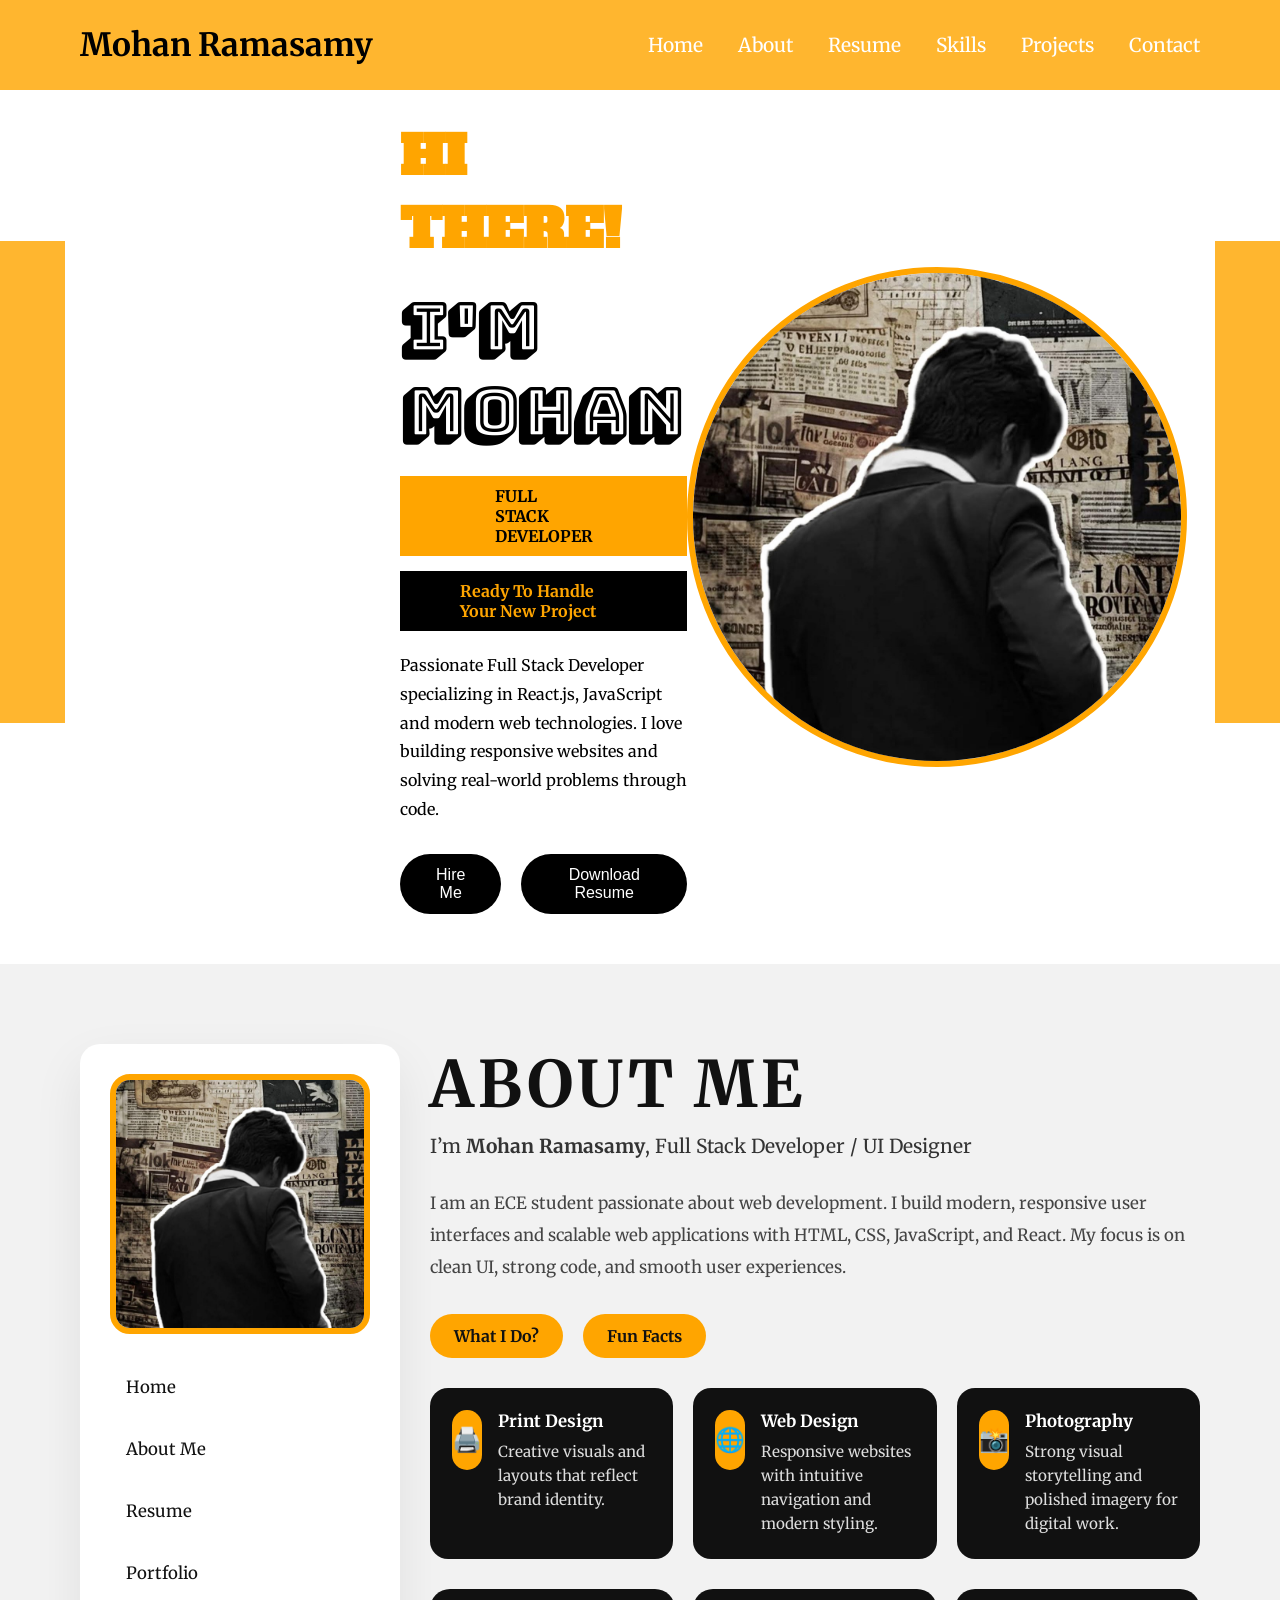
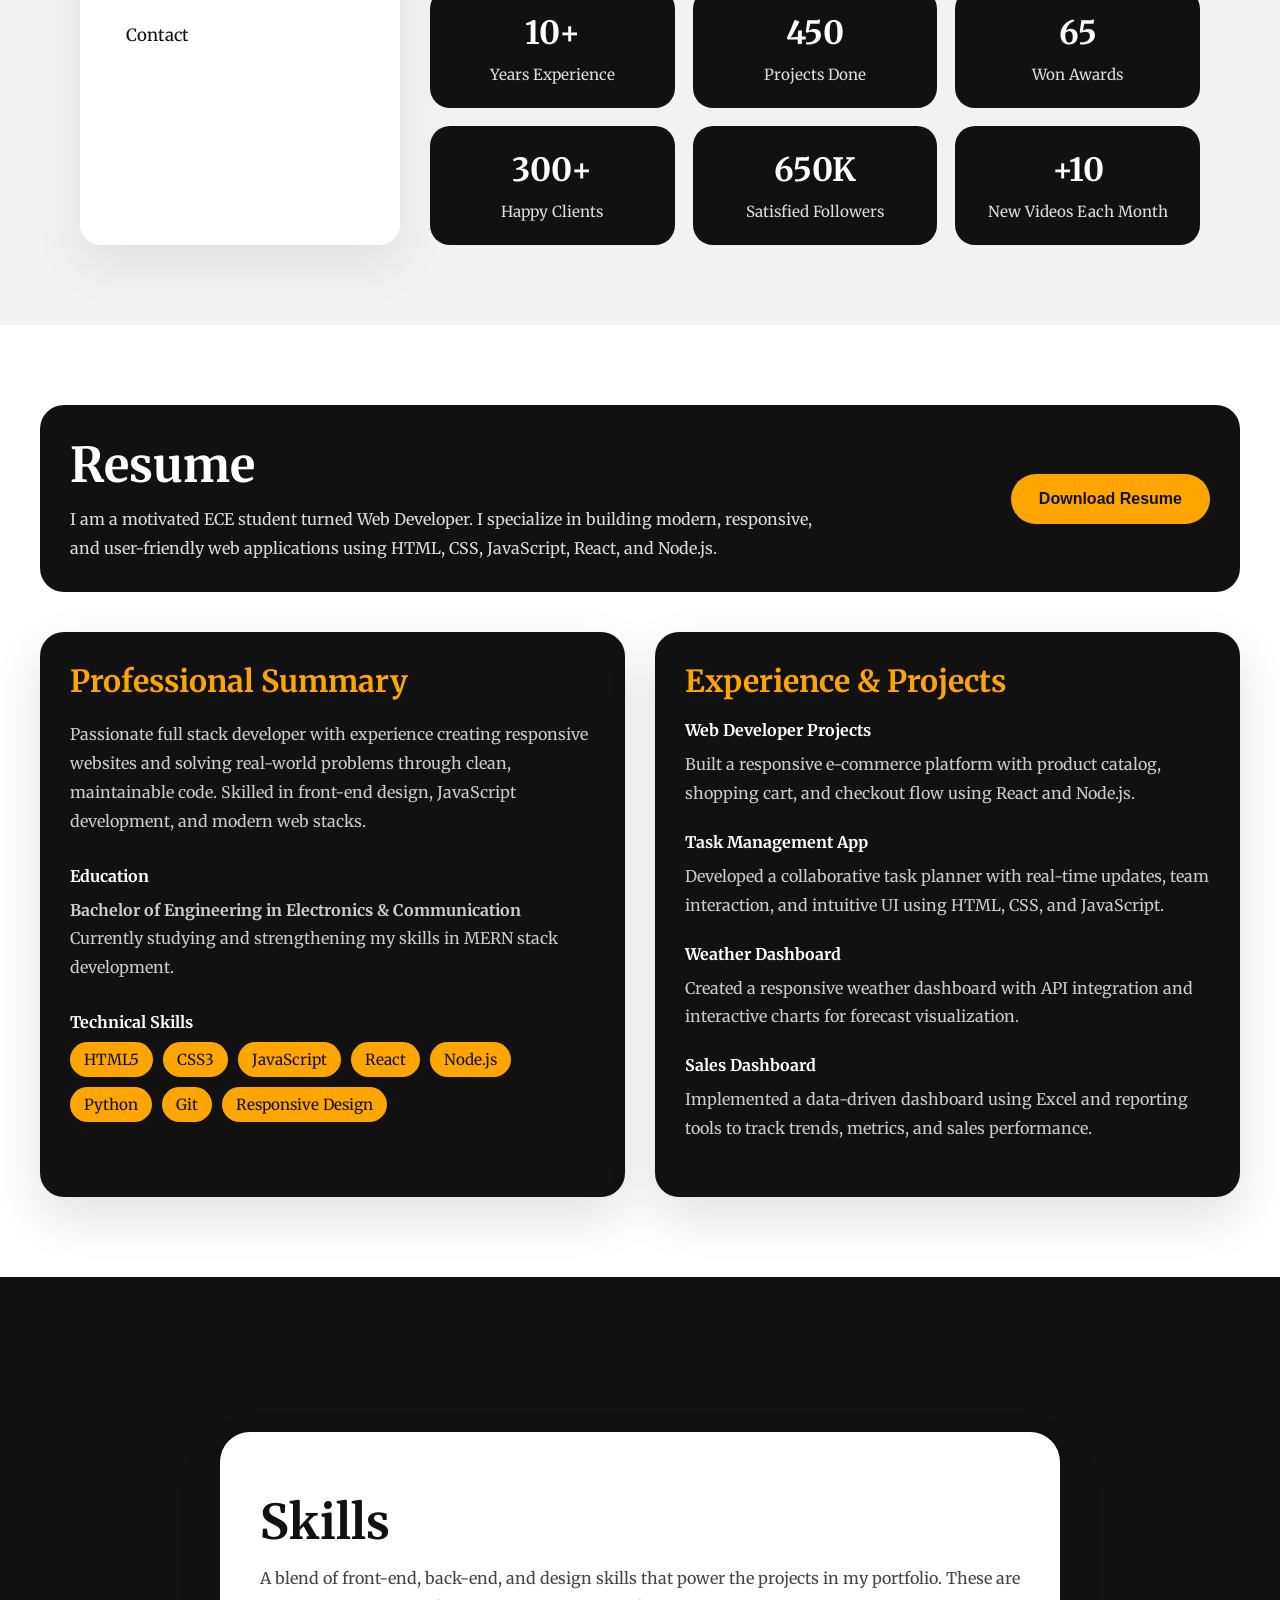
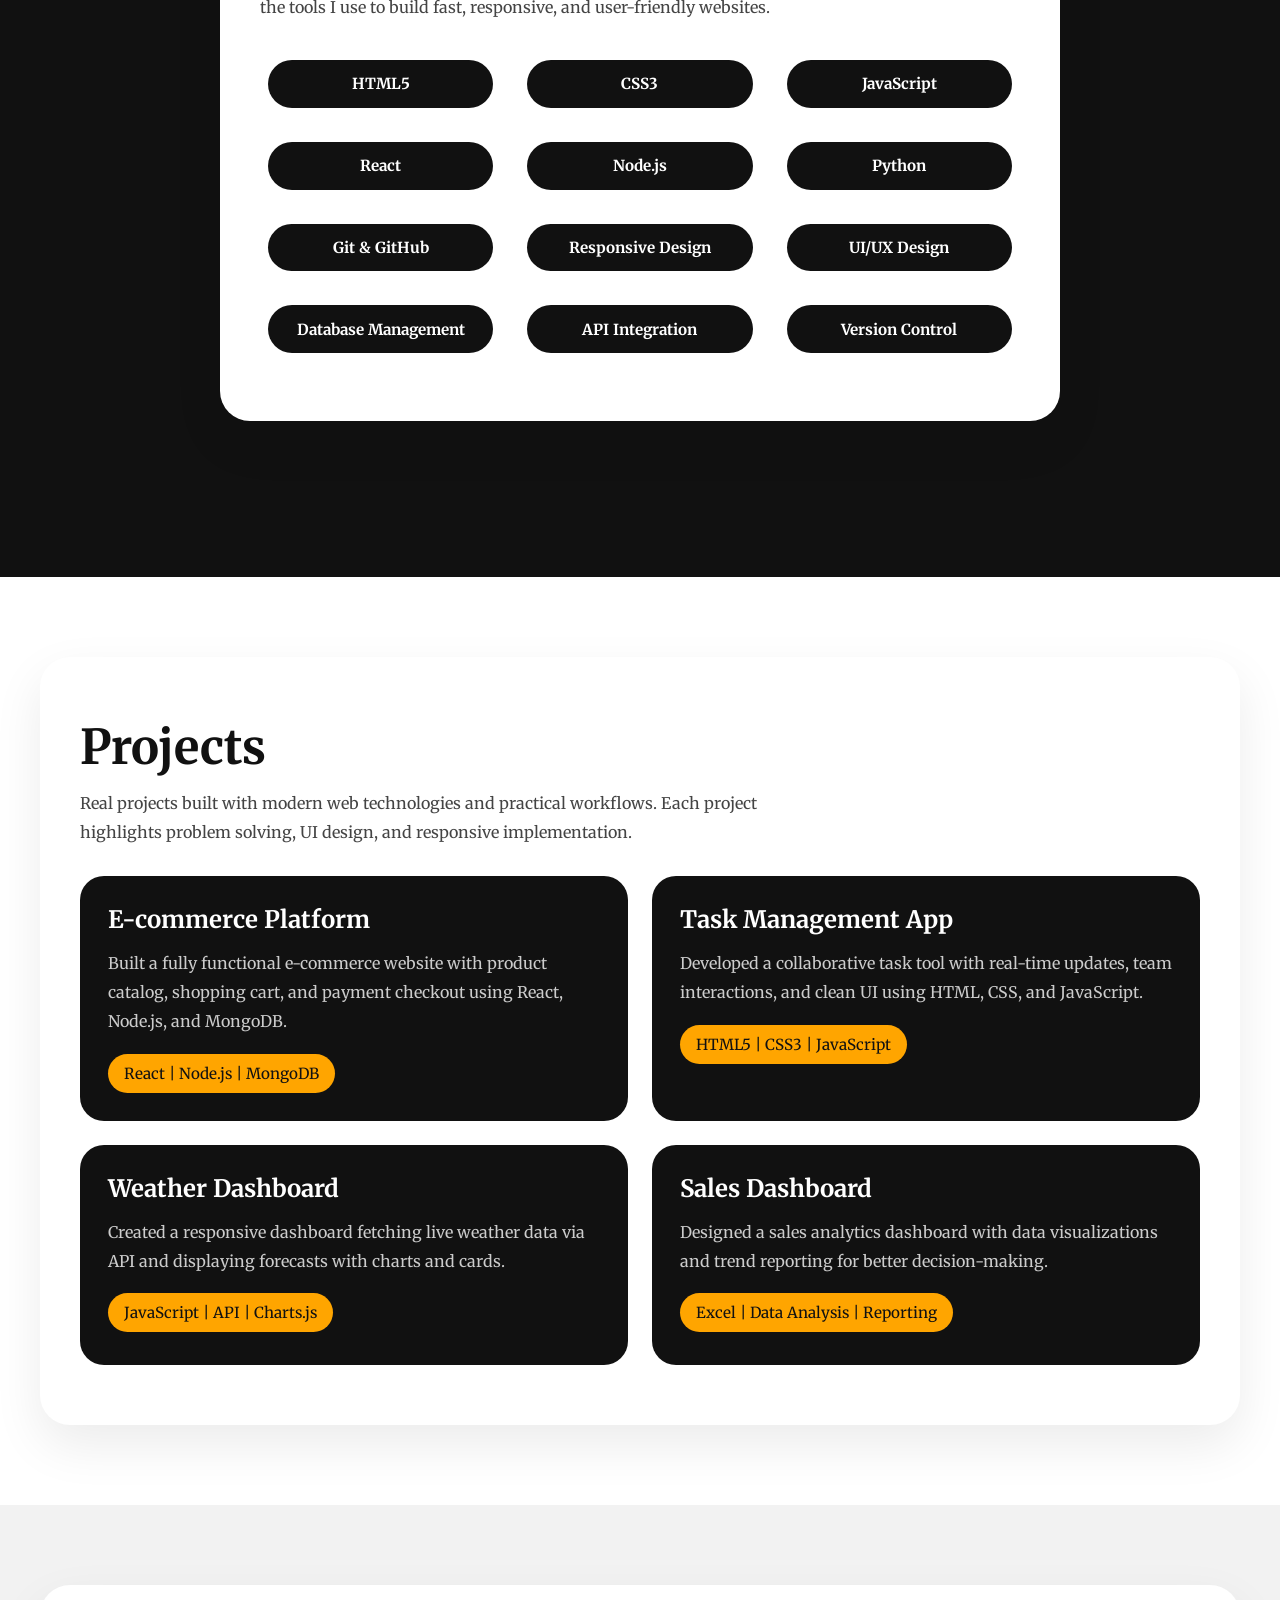
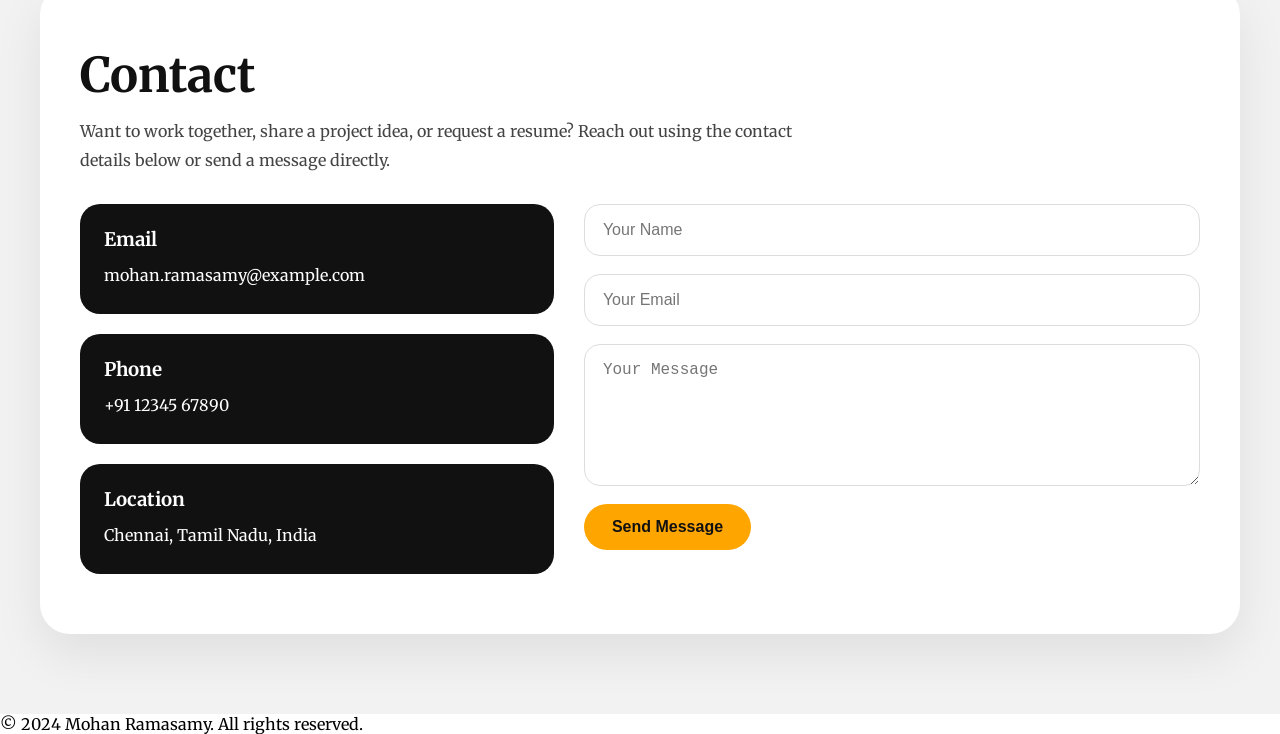
==== index.html @ 71716681 "updated about content tag line" ====
<!doctype html>
<html lang="en">
  <head>
    <meta charset="UTF-8" />
    <meta name="viewport" content="width=device-width, initial-scale=1.0" />
    <title>Mohan Ramasamy</title>
    <link rel="icon" href="./images/Mohan linkedin profile.jpeg" />
    <link rel="stylesheet" href="style.css" />

    <link rel="preconnect" href="https://fonts.googleapis.com" />
    <link rel="preconnect" href="https://fonts.gstatic.com" crossorigin />

    <link
      href="https://fonts.googleapis.com/css2?family=Alfa+Slab+One&family=Changa+One:ital@0;1&family=Pliant:ital,wght@0,100..900;1,100..900&display=swap"
      rel="stylesheet"
    />

    <link
      href="https://fonts.googleapis.com/css2?family=Alfa+Slab+One&family=Bungee+Shade&family=Changa+One:ital@0;1&family=Pliant:ital,wght@0,100..900;1,100..900&display=swap"
      rel="stylesheet"
    />

    <link
      href="https://fonts.googleapis.com/css2?family=Alfa+Slab+One&family=Bungee+Shade&family=Changa+One:ital@0;1&family=Merriweather:ital,opsz,wght@0,18..144,300..900;1,18..144,300..900&family=Pliant:ital,wght@0,100..900;1,100..900&display=swap"
      rel="stylesheet"
    />
  </head>
  <body>
    <header>
      <nav>
        <h1 class="name-bar">Mohan Ramasamy</h1>
        <ul class="home-bar">
          <li><a href="#home">Home</a></li>
          <li><a href="#about">About</a></li>
          <li><a href="#resume">Resume</a></li>
          <li><a href="#skills">Skills</a></li>
          <li><a href="#projects">Projects</a></li>
          <li><a href="#contact">Contact</a></li>
        </ul>
      </nav>
    </header>
    <section id="home">
      <div class="sidebar1"></div>
      <div class="container">
        <div class="div-left">
          <div class="hi">
            <h2>HI THERE!</h2>
          </div>
          <div class="name">
            <h1>
              <span>I'm</span>
              <span>Mohan</span>
            </h1>
          </div>
          <div class="role">
            <h4>FULL STACK DEVELOPER</h4>
          </div>
          <div class="ready">
            <h4>Ready To Handle Your New Project</h4>
          </div>
          <div class="description">
            <p>
              Passionate Full Stack Developer specializing in React.js,
              JavaScript and modern web technologies. I love building responsive
              websites and solving real-world problems through code.
            </p>
          </div>
          <div class="buttons">
            <button class="hire-button">Hire Me</button>
            <button class="resume-button">Download Resume</button>
          </div>
        </div>
        <div class="div-right">
          <div class="image">
            <img src="./images/Phone Wallpaper.jpg" alt="Mohan Ramasamy" />
          </div>
        </div>
      </div>
      <div class="sidebar2"></div>
    </section>
    <section id="about">
      <div class="about-panel">
        <div class="about-sidebar">
          <div class="about-photo">
            <img src="./images/Phone Wallpaper.jpg" alt="Mohan Ramasamy" />
          </div>
          <div class="about-menu">
            <!-- <span class"about-menu-label">HOME</span> -->
            <a href="#home">Home</a>
            <a href="#about">About Me</a>
            <a href="#resume">Resume</a>
            <a href="#projects">Portfolio</a>
            <a href="#contact">Contact</a>
          </div>
        </div>
        <div class="about-content">
          <div class="about-heading">
            <h2>ABOUT ME</h2>
            <p class="about-subtitle">
              I’m <strong>Mohan Ramasamy</strong>, Full Stack Developer /
              UI Designer
            </p>
          </div>
          <p class="about-description">
            I am an ECE student passionate about web development. I build
            modern, responsive user interfaces and scalable web applications
            with HTML, CSS, JavaScript, and React. My focus is on clean UI,
            strong code, and smooth user experiences.
          </p>
          <div class="about-highlights">
            <div class="highlight-pill">What I Do?</div>
            <div class="highlight-pill">Fun Facts</div>
          </div>
          <div class="about-services">
            <div class="service-card">
              <div class="service-icon">🖨️</div>
              <div>
                <h4>Print Design</h4>
                <p>Creative visuals and layouts that reflect brand identity.</p>
              </div>
            </div>
            <div class="service-card">
              <div class="service-icon">🌐</div>
              <div>
                <h4>Web Design</h4>
                <p>
                  Responsive websites with intuitive navigation and modern
                  styling.
                </p>
              </div>
            </div>
            <div class="service-card">
              <div class="service-icon">📸</div>
              <div>
                <h4>Photography</h4>
                <p>
                  Strong visual storytelling and polished imagery for digital
                  work.
                </p>
              </div>
            </div>
          </div>
          <div class="about-facts">
            <div class="fact-card">
              <span>10+</span>
              <p>Years Experience</p>
            </div>
            <div class="fact-card">
              <span>450</span>
              <p>Projects Done</p>
            </div>
            <div class="fact-card">
              <span>65</span>
              <p>Won Awards</p>
            </div>
            <div class="fact-card">
              <span>300+</span>
              <p>Happy Clients</p>
            </div>
            <div class="fact-card">
              <span>650K</span>
              <p>Satisfied Followers</p>
            </div>
            <div class="fact-card">
              <span>+10</span>
              <p>New Videos Each Month</p>
            </div>
          </div>
        </div>
      </div>
    </section>
    <section id="resume">
      <div class="resume-panel">
        <div class="resume-header">
          <div>
            <h2>Resume</h2>
            <p>
              I am a motivated ECE student turned Web Developer. I specialize in
              building modern, responsive, and user-friendly web applications
              using HTML, CSS, JavaScript, React, and Node.js.
            </p>
          </div>
          <button class="resume-download">Download Resume</button>
        </div>
        <div class="resume-columns">
          <div class="resume-card">
            <h3>Professional Summary</h3>
            <p>
              Passionate full stack developer with experience creating
              responsive websites and solving real-world problems through clean,
              maintainable code. Skilled in front-end design, JavaScript
              development, and modern web stacks.
            </p>
            <div class="resume-block">
              <h4>Education</h4>
              <p>
                <strong
                  >Bachelor of Engineering in Electronics &
                  Communication</strong
                >
              </p>
              <p>
                Currently studying and strengthening my skills in MERN stack
                development.
              </p>
            </div>
            <div class="resume-block">
              <h4>Technical Skills</h4>
              <div class="resume-skills">
                <span>HTML5</span>
                <span>CSS3</span>
                <span>JavaScript</span>
                <span>React</span>
                <span>Node.js</span>
                <span>Python</span>
                <span>Git</span>
                <span>Responsive Design</span>
              </div>
            </div>
          </div>
          <div class="resume-card">
            <h3>Experience & Projects</h3>
            <div class="resume-item">
              <h4>Web Developer Projects</h4>
              <p>
                Built a responsive e-commerce platform with product catalog,
                shopping cart, and checkout flow using React and Node.js.
              </p>
            </div>
            <div class="resume-item">
              <h4>Task Management App</h4>
              <p>
                Developed a collaborative task planner with real-time updates,
                team interaction, and intuitive UI using HTML, CSS, and
                JavaScript.
              </p>
            </div>
            <div class="resume-item">
              <h4>Weather Dashboard</h4>
              <p>
                Created a responsive weather dashboard with API integration and
                interactive charts for forecast visualization.
              </p>
            </div>
            <div class="resume-item">
              <h4>Sales Dashboard</h4>
              <p>
                Implemented a data-driven dashboard using Excel and reporting
                tools to track trends, metrics, and sales performance.
              </p>
            </div>
          </div>
        </div>
      </div>
    </section>
    <section id="skills">
      <div class="section-panel skills-panel">
        <div class="section-heading">
          <h2>Skills</h2>
          <p>
            A blend of front-end, back-end, and design skills that power the
            projects in my portfolio. These are the tools I use to build fast,
            responsive, and user-friendly websites.
          </p>
        </div>
        <div class="skills-grid">
          <div class="skill">HTML5</div>
          <div class="skill">CSS3</div>
          <div class="skill">JavaScript</div>
          <div class="skill">React</div>
          <div class="skill">Node.js</div>
          <div class="skill">Python</div>
          <div class="skill">Git & GitHub</div>
          <div class="skill">Responsive Design</div>
          <div class="skill">UI/UX Design</div>
          <div class="skill">Database Management</div>
          <div class="skill">API Integration</div>
          <div class="skill">Version Control</div>
        </div>
      </div>
    </section>
    <section id="projects">
      <div class="section-panel projects-panel">
        <div class="section-heading">
          <h2>Projects</h2>
          <p>
            Real projects built with modern web technologies and practical
            workflows. Each project highlights problem solving, UI design, and
            responsive implementation.
          </p>
        </div>
        <div class="projects-grid">
          <div class="project-item">
            <h3 class="project-title">E-commerce Platform</h3>
            <p>
              Built a fully functional e-commerce website with product catalog,
              shopping cart, and payment checkout using React, Node.js, and
              MongoDB.
            </p>
            <span class="tags">React | Node.js | MongoDB</span>
          </div>
          <div class="project-item">
            <h3 class="project-title">Task Management App</h3>
            <p>
              Developed a collaborative task tool with real-time updates, team
              interactions, and clean UI using HTML, CSS, and JavaScript.
            </p>
            <span class="tags">HTML5 | CSS3 | JavaScript</span>
          </div>
          <div class="project-item">
            <h3 class="project-title">Weather Dashboard</h3>
            <p>
              Created a responsive dashboard fetching live weather data via API
              and displaying forecasts with charts and cards.
            </p>
            <span class="tags">JavaScript | API | Charts.js</span>
          </div>
          <div class="project-item">
            <h3 class="project-title">Sales Dashboard</h3>
            <p>
              Designed a sales analytics dashboard with data visualizations and
              trend reporting for better decision-making.
            </p>
            <span class="tags">Excel | Data Analysis | Reporting</span>
          </div>
        </div>
      </div>
    </section>
    <section id="contact">
      <div class="section-panel contact-panel">
        <div class="section-heading">
          <h2>Contact</h2>
          <p>
            Want to work together, share a project idea, or request a resume?
            Reach out using the contact details below or send a message
            directly.
          </p>
        </div>
        <div class="contact-layout">
          <div class="contact-info">
            <div class="contact-card">
              <h3>Email</h3>
              <p>mohan.ramasamy@example.com</p>
            </div>
            <div class="contact-card">
              <h3>Phone</h3>
              <p>+91 12345 67890</p>
            </div>
            <div class="contact-card">
              <h3>Location</h3>
              <p>Chennai, Tamil Nadu, India</p>
            </div>
          </div>
          <form class="contact-form">
            <input type="text" placeholder="Your Name" required />
            <input type="email" placeholder="Your Email" required />
            <textarea rows="6" placeholder="Your Message" required></textarea>
            <button type="submit">Send Message</button>
          </form>
        </div>
      </div>
    </section>
    <footer>
      <p>&copy; 2024 Mohan Ramasamy. All rights reserved.</p>
    </footer>
  </body>
</html>
---- style.css ----
* {
  margin: 0%;
  padding: 0%;
  box-sizing: border-box;
}
html {
  scroll-behavior: smooth;
}
body {
  /* color: white; */
  /* height:100vh; */
  font-family: "Merriweather", serif;
}
header {
  position: fixed;
  top: 0;
  left: 0;
  width: 100%;
  z-index: 1000;
}
nav {
  display: flex;
  justify-content: space-between;
  align-items: center;
  background-color: rgba(255, 166, 0, 0.814);
  padding: 25px 80px;
  /* background-color:rgba(204, 140, 11, 0.433); */
  backdrop-filter: blur(8px);
  /* position:fixed;
    top:0;
    left:0;
    width:100%;
    z-index:1000; */
}
.name-bar {
  /* width:100%;
    display:flex; */
  color: black;
  font-size: 2rem;
}
.home-bar {
  /*
    color: white;
    gap: 40px;
    padding: 0px 20px;*/
  font-size: 1.2rem;
  display: flex;
  gap: 35px;
  list-style: none;
}
.home-bar a {
  color: white;
  text-decoration: none;
  transition: 0.3s;
}
.home-bar a:hover {
  color: black;
}
#home {
  position: relative;
  min-height: 100vh;
  display: flex;
  align-items: center;
}
.sidebar1,
.sidebar2 {
  position: absolute;
  /* top: 0; */
  width: 65px;
  height: 50%;
  background-color: rgba(255, 166, 0, 0.814);
}
.sidebar1 {
  left: 0;
}
.sidebar2 {
  right: 0;
}
.container {
  width: 100%;
  display: flex;
  justify-content: space-between;
  align-items: center;
  padding: 120px 100px 50px;
}
.div-left {
  flex: 1;
  /* justify-content:center; */
  margin-left: 300px;
}
.div-right {
  flex: 1;
  display: flex;
  margin-right: 250px;
  justify-content: center;
}
.image {
  width: 500px;
  height: 500px;
  border-radius: 50%;
  overflow: hidden;
  border: 6px solid orange;
}
.image img {
  width: 100%;
  height: 100%;
  object-fit: cover;
}
.hi {
  font-size: 2.2rem;
  color: orange;
  font-family: "Alfa Slab One", serif;
  width: fit-content;

  /* padding-bottom: 10px;
     */
}
.name {
  font-size: 2.7rem;
  margin: 20px 0;
  font-family: "Bungee Shade", sans-serif;
  width: fit-content;
  /* padding: 10px;
    */
}
.role {
  /* font-size: 1.2rem;
    background-color: orange;
    padding: 10px 57px;
    display:inline-block;
    */
  width: fit-content;
  background: orange;
  color: black;
  padding: 10px 94.5px;
  margin-bottom: 15px;
}
.ready {
  /* font-size: 1.2rem;
    background-color: black;
    color: orange;
    padding: 10px 20px;
    margin-top: 15px; */
  /* display:inline-block; */
  width: fit-content;
  background: black;
  color: orange;
  padding: 10px 60px;
  margin-bottom: 20px;
}
.description {
  /* font-size: 1.1rem;
    padding: 10px;
    max-width: 600px;
    line-height: 1.5; */
  width: fit-content;
  max-width: 600px;
  line-height: 1.8;
  margin-bottom: 30px;
}
.buttons {
  /* display:flex;
    gap: 20px;
    margin: 0;
    */
  width: fit-content;
  display: flex;
  gap: 20px;
}
button {
  padding: 12px 28px;
  border: none;
  border-radius: 30px;
  cursor: pointer;
  font-size: 1rem;
  transition: 0.3s;
}

.hire-button {
  /* background-color: black;
    color: white;
    border: none;
    padding: 10px 20px;
    cursor: pointer;
    font-size: 1.1rem;
    border-radius: 20px; */
  background: black;
  color: white;
}
.resume-button {
  /* background-color: black;
    color: white;
    border: none;
    padding: 10px 20px;
    cursor: pointer;
    font-size: 1.1rem;
    border-radius: 20px; */
  background: black;
  color: white;

  /* border:2px solid orange; */
}
button:hover {
  transform: translateY(-4px);
}
#about {
  min-height: 100vh;
  padding: 80px;
  background: #f2f2f2;
  color: #111;
}
.about-panel {
  max-width: 1200px;
  margin: 0 auto;
  display: flex;
  gap: 30px;
}
.about-sidebar {
  width: 320px;
  display: flex;
  flex-direction: column;
  gap: 30px;
  background: #fff;
  border-radius: 20px;
  padding: 30px;
  box-shadow: 0 20px 50px rgba(0, 0, 0, 0.08);
}
.about-photo {
  width: 100%;
  aspect-ratio: 1 / 1;
  overflow: hidden;
  border-radius: 20px;
  border: 6px solid orange;
}
.about-photo img {
  width: 100%;
  height: 100%;
  object-fit: cover;
}
.about-menu {
  display: flex;
  flex-direction: column;
  gap: 16px;
}
.about-menu-label {
  color: orange;
  font-weight: 700;
  letter-spacing: 2px;
}
.about-menu a {
  color: #111;
  text-decoration: none;
  font-size: 1.05rem;
  padding: 12px 16px;
  border-radius: 12px;
  transition: background-color 0.25s ease;
}
.about-menu a:hover {
  background: rgba(255, 166, 0, 0.15);
}
.about-content {
  flex: 1;
  display: flex;
  flex-direction: column;
  gap: 30px;
}
.about-heading h2 {
  font-size: 4rem;
  letter-spacing: 4px;
  margin-bottom: 10px;
}
.about-subtitle {
  font-size: 1.2rem;
  color: #333;
  max-width: 700px;
}
.about-description {
  font-size: 1.05rem;
  line-height: 1.9;
  max-width: 760px;
  color: #444;
}
.about-highlights {
  display: flex;
  gap: 20px;
  flex-wrap: wrap;
}
.highlight-pill {
  background: orange;
  color: #111;
  border-radius: 999px;
  padding: 12px 24px;
  font-weight: 700;
  display: inline-block;
}
.about-services {
  display: grid;
  grid-template-columns: repeat(3, minmax(180px, 1fr));
  gap: 20px;
}
.service-card {
  display: flex;
  gap: 16px;
  align-items: flex-start;
  padding: 22px;
  background: #111;
  color: #fff;
  border-radius: 18px;
}
.service-icon {
  background: orange;
  width: 60px;
  height: 60px;
  border-radius: 16px;
  display: grid;
  place-items: center;
  font-size: 1.5rem;
}
.service-card h4 {
  margin: 0 0 8px;
  font-size: 1.05rem;
}
.service-card p {
  margin: 0;
  color: #ddd;
  line-height: 1.6;
  font-size: 0.95rem;
}
.about-facts {
  display: grid;
  grid-template-columns: repeat(3, minmax(150px, 1fr));
  gap: 18px;
}
.fact-card {
  padding: 24px;
  background: #111;
  color: #fff;
  border-radius: 20px;
  text-align: center;
}
.fact-card span {
  display: block;
  font-size: 2rem;
  font-weight: 700;
  margin-bottom: 12px;
}
.fact-card p {
  margin: 0;
  color: #ddd;
  font-size: 0.95rem;
}
#resume {
  min-height: 100vh;
  padding: 80px 40px;
  background: white;
  color: black;
}
.resume-panel {
  max-width: 1200px;
  margin: 0 auto;
  display: flex;
  flex-direction: column;
  gap: 40px;
}
.resume-header {
  display: flex;
  align-items: center;
  justify-content: space-between;
  gap: 20px;
  padding: 30px;
  background: #111;
  color: #fff;
  border-radius: 24px;
}
.resume-header h2 {
  font-size: 3rem;
  margin-bottom: 10px;
}
.resume-header p {
  max-width: 760px;
  line-height: 1.8;
  color: #ddd;
}
.resume-download {
  background: orange;
  border: none;
  color: #111;
  padding: 16px 28px;
  border-radius: 30px;
  font-weight: 700;
  cursor: pointer;
}
.resume-columns {
  display: grid;
  grid-template-columns: repeat(2, minmax(0, 1fr));
  gap: 30px;
}
.resume-card {
  background: #111;
  color: #fff;
  padding: 30px;
  border-radius: 24px;
  box-shadow: 0 20px 50px rgba(0, 0, 0, 0.12);
}
.resume-card h3 {
  color: orange;
  margin-bottom: 20px;
  font-size: 1.9rem;
}
.resume-card p {
  line-height: 1.8;
  color: #ccc;
}
.resume-block {
  margin-top: 30px;
}
.resume-block h4,
.resume-item h4 {
  margin-bottom: 10px;
  color: #fff;
}
.resume-skills {
  display: flex;
  flex-wrap: wrap;
  gap: 10px;
  margin-top: 10px;
}
.resume-skills span {
  background: orange;
  color: #111;
  padding: 8px 14px;
  border-radius: 999px;
  font-size: 0.95rem;
}
.resume-item {
  margin-bottom: 24px;
}
.resume-item p {
  margin: 0;
}
#skills {
  min-height: 100vh;
  display: flex;
  justify-content: center;
  align-items: center;
  padding: 80px;
  background: #111;
  color: white;
}
#projects {
  padding: 80px 40px;
  background: white;
  color: black;
}
#contact {
  padding: 80px 40px;
  background: #f2f2f2;
  color: #111;
}
.section-panel {
  max-width: 1200px;
  margin: 0 auto;
  padding: 60px 40px;
  background: #fff;
  border-radius: 30px;
  box-shadow: 0 20px 50px rgba(0, 0, 0, 0.08);
}
.section-heading h2 {
  font-size: 3rem;
  margin-bottom: 12px;
  color:#111
}
.section-heading p {
  max-width: 760px;
  line-height: 1.8;
  color: #444;
}
.skills-grid {
  display: grid;
  grid-template-columns: repeat(3, minmax(220px, 1fr));
  gap: 18px;
  margin-top: 30px;
}
.skill {
  display: inline-flex;
  align-items: center;
  justify-content: center;
  margin: 0.5rem;
  padding: 0.9rem 1.4rem;
  background: #111;
  border-radius: 50px;
  font-size: 0.95rem;
  font-weight: 700;
  color: white;
}
.skill:hover {
  transform: scale(1.05);
}
.projects-grid {
  display: grid;
  grid-template-columns: repeat(2, minmax(250px, 1fr));
  gap: 24px;
  margin-top: 30px;
}
.project-item {
  background: #111;
  color: #fff;
  padding: 28px;
  border-radius: 24px;
  min-height: 220px;
}
.project-title {
  margin-bottom: 14px;
  font-size: 1.5rem;
}
.project-item p {
  line-height: 1.8;
  color: #ccc;
}
.tags {
  display: inline-block;
  margin-top: 18px;
  padding: 10px 16px;
  background: orange;
  color: #111;
  border-radius: 999px;
  font-size: 0.95rem;
}
.contact-layout {
  display: grid;
  grid-template-columns: 1fr 1.3fr;
  gap: 30px;
  margin-top: 30px;
}
.contact-info {
  display: grid;
  gap: 20px;
}
.contact-card {
  background: #111;
  color: #fff;
  padding: 24px;
  border-radius: 20px;
}
.contact-card h3 {
  margin-bottom: 10px;
}
.contact-card p {
  margin: 0;
  line-height: 1.8;
}
.contact-form {
  display: flex;
  flex-direction: column;
  gap: 18px;
}
.contact-form input,
.contact-form textarea {
  width: 100%;
  padding: 16px 18px;
  border: 1px solid #ddd;
  border-radius: 16px;
  font-size: 1rem;
}
.contact-form textarea {
  resize: vertical;
}
.contact-form button {
  width: fit-content;
  padding: 14px 28px;
  border: none;
  background: orange;
  color: #111;
  border-radius: 30px;
  font-weight: 700;
  cursor: pointer;
}
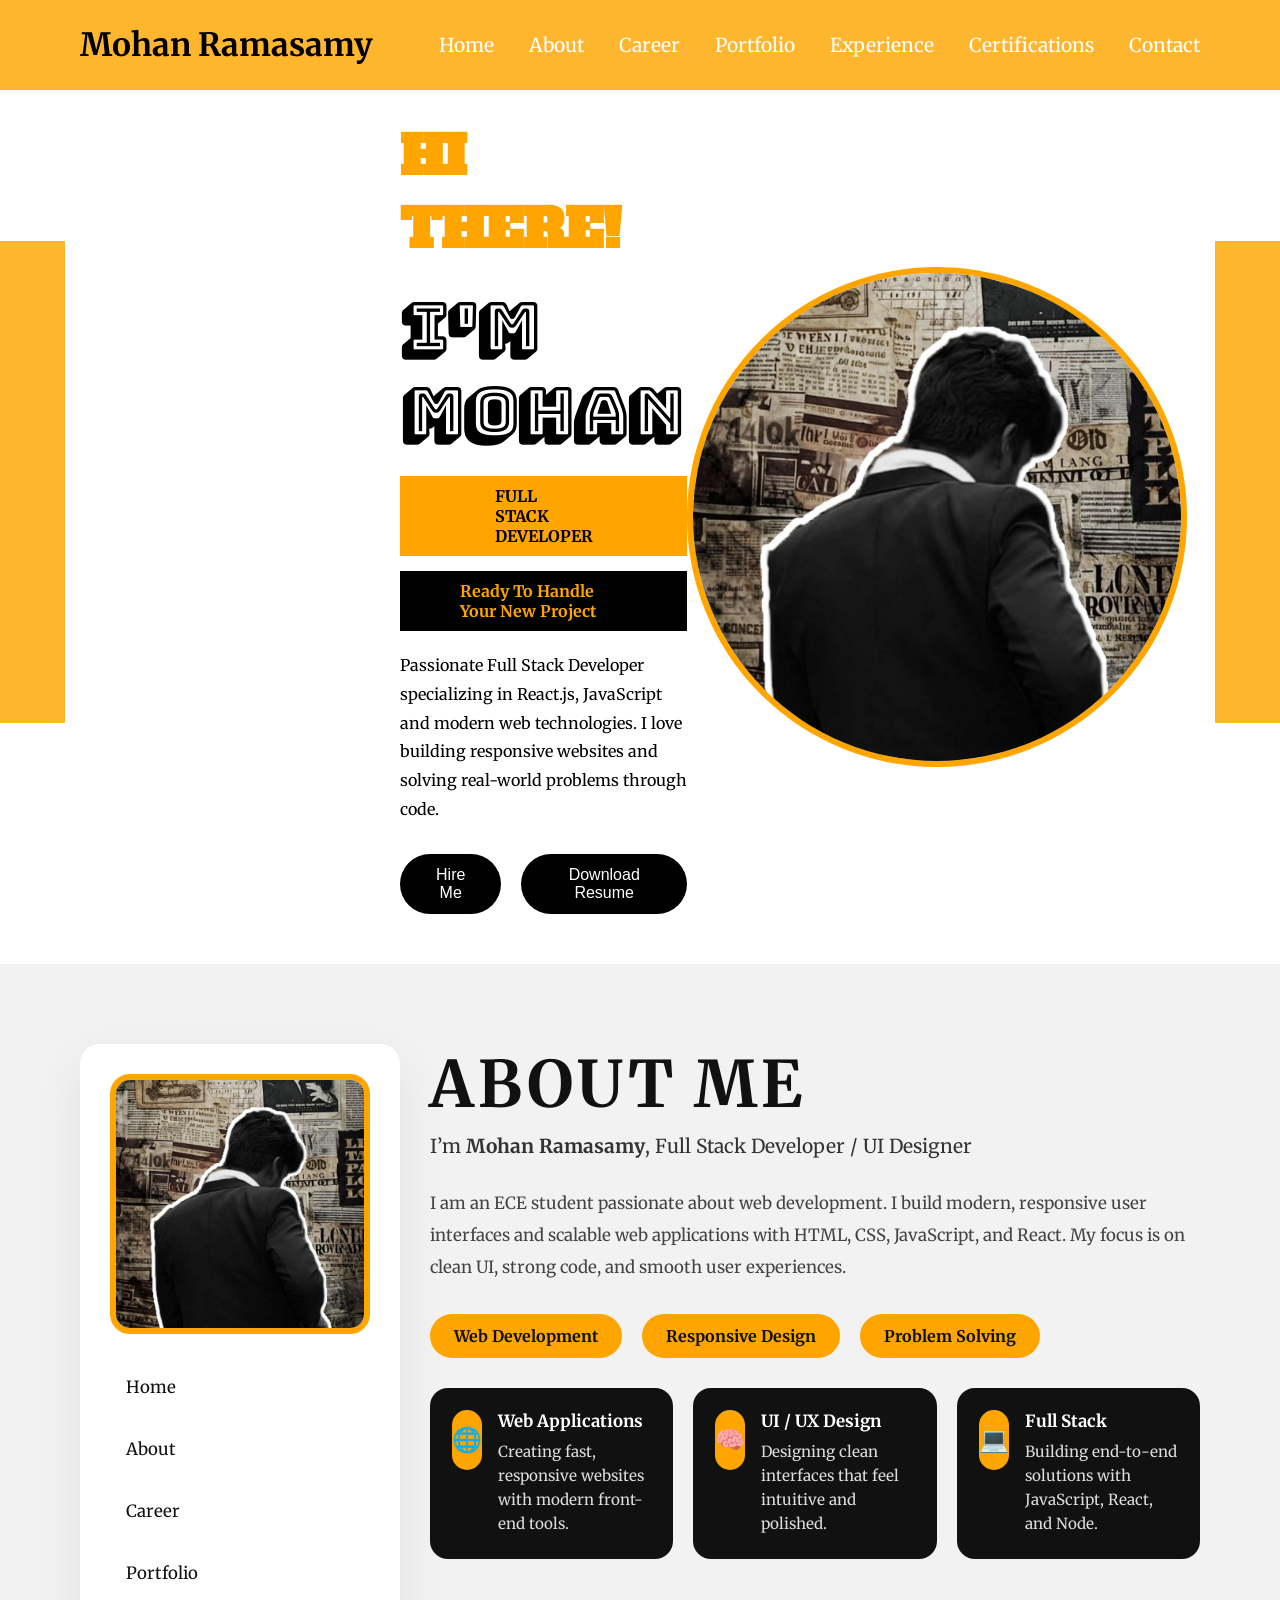
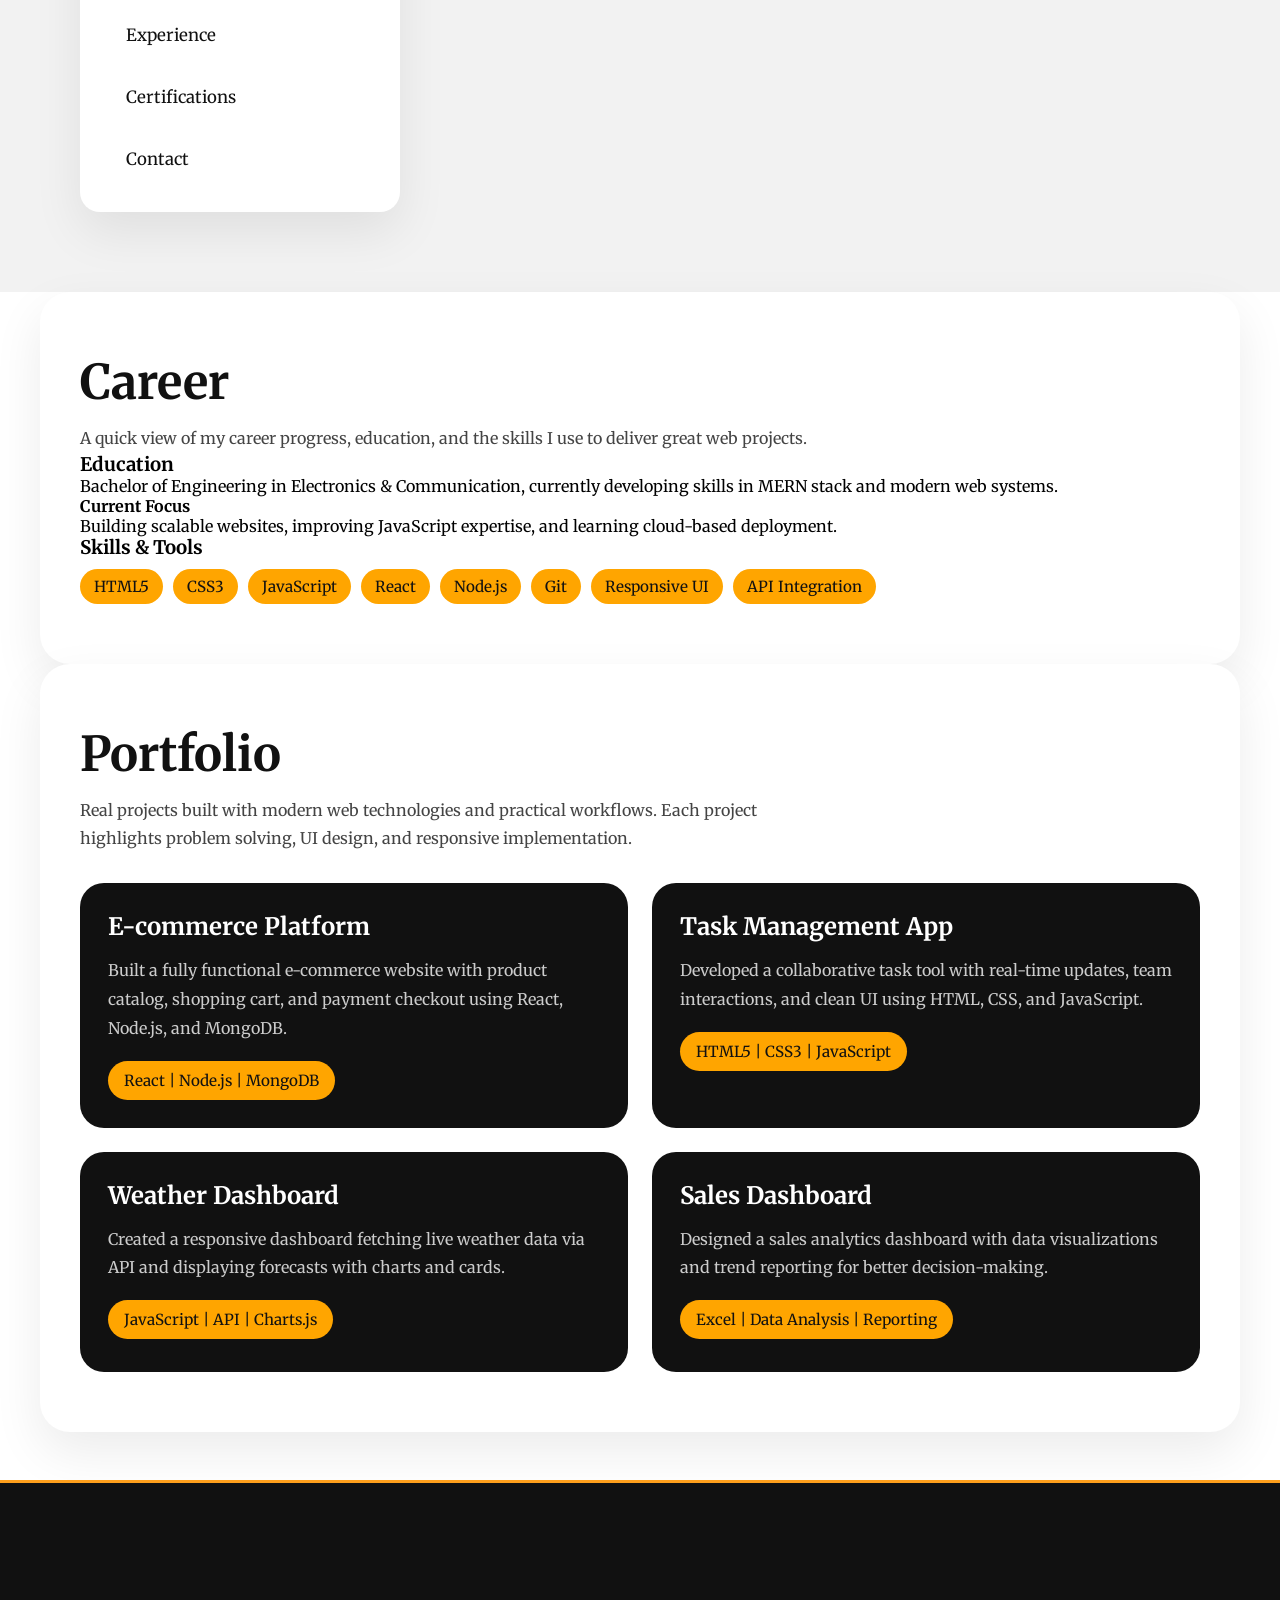
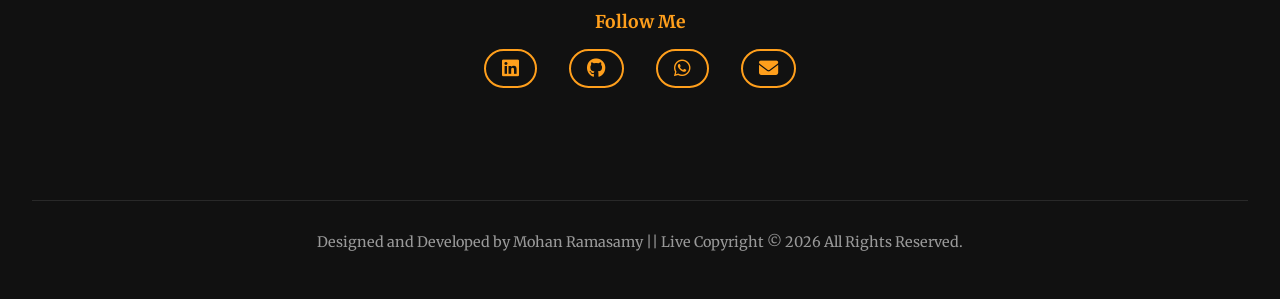
==== commit 6d0824c8: "added some new section" ====
--- a/index.html
+++ b/index.html
@@ -6,6 +6,11 @@
     <title>Mohan Ramasamy</title>
     <link rel="icon" href="./images/Mohan linkedin profile.jpeg" />
     <link rel="stylesheet" href="style.css" />
+    <link
+      rel="stylesheet"
+      href="https://cdnjs.cloudflare.com/ajax/libs/font-awesome/6.4.0/css/all.min.css"
+      crossorigin="anonymous"
+    />
 
     <link rel="preconnect" href="https://fonts.googleapis.com" />
     <link rel="preconnect" href="https://fonts.gstatic.com" crossorigin />
@@ -32,10 +37,11 @@
         <ul class="home-bar">
           <li><a href="#home">Home</a></li>
           <li><a href="#about">About</a></li>
-          <li><a href="#resume">Resume</a></li>
-          <li><a href="#skills">Skills</a></li>
-          <li><a href="#projects">Projects</a></li>
-          <li><a href="#contact">Contact</a></li>
+          <li><a href="#career">Career</a></li>
+          <li><a href="#portfolio">Portfolio</a></li>
+          <li><a href="experience.html">Experience</a></li>
+          <li><a href="certifications.html">Certifications</a></li>
+          <li><a href="contact.html">Contact</a></li>
         </ul>
       </nav>
     </header>
@@ -85,20 +91,21 @@
             <img src="./images/Phone Wallpaper.jpg" alt="Mohan Ramasamy" />
           </div>
           <div class="about-menu">
-            <!-- <span class"about-menu-label">HOME</span> -->
             <a href="#home">Home</a>
-            <a href="#about">About Me</a>
-            <a href="#resume">Resume</a>
-            <a href="#projects">Portfolio</a>
-            <a href="#contact">Contact</a>
+            <a href="#about">About</a>
+            <a href="#career">Career</a>
+            <a href="#portfolio">Portfolio</a>
+            <a href="experience.html">Experience</a>
+            <a href="certifications.html">Certifications</a>
+            <a href="contact.html">Contact</a>
           </div>
         </div>
         <div class="about-content">
           <div class="about-heading">
             <h2>ABOUT ME</h2>
             <p class="about-subtitle">
-              I’m <strong>Mohan Ramasamy</strong>, Full Stack Developer /
-              UI Designer
+              I’m <strong>Mohan Ramasamy</strong>, Full Stack Developer / UI
+              Designer
             </p>
           </div>
           <p class="about-description">
@@ -108,181 +115,88 @@
             strong code, and smooth user experiences.
           </p>
           <div class="about-highlights">
-            <div class="highlight-pill">What I Do?</div>
-            <div class="highlight-pill">Fun Facts</div>
+            <div class="highlight-pill">Web Development</div>
+            <div class="highlight-pill">Responsive Design</div>
+            <div class="highlight-pill">Problem Solving</div>
           </div>
           <div class="about-services">
-            <div class="service-card">
-              <div class="service-icon">🖨️</div>
-              <div>
-                <h4>Print Design</h4>
-                <p>Creative visuals and layouts that reflect brand identity.</p>
-              </div>
-            </div>
             <div class="service-card">
               <div class="service-icon">🌐</div>
               <div>
-                <h4>Web Design</h4>
+                <h4>Web Applications</h4>
                 <p>
-                  Responsive websites with intuitive navigation and modern
-                  styling.
+                  Creating fast, responsive websites with modern front-end
+                  tools.
                 </p>
               </div>
             </div>
             <div class="service-card">
-              <div class="service-icon">📸</div>
+              <div class="service-icon">🧠</div>
               <div>
-                <h4>Photography</h4>
+                <h4>UI / UX Design</h4>
                 <p>
-                  Strong visual storytelling and polished imagery for digital
-                  work.
+                  Designing clean interfaces that feel intuitive and polished.
                 </p>
               </div>
             </div>
-          </div>
-          <div class="about-facts">
-            <div class="fact-card">
-              <span>10+</span>
-              <p>Years Experience</p>
-            </div>
-            <div class="fact-card">
-              <span>450</span>
-              <p>Projects Done</p>
-            </div>
-            <div class="fact-card">
-              <span>65</span>
-              <p>Won Awards</p>
-            </div>
-            <div class="fact-card">
-              <span>300+</span>
-              <p>Happy Clients</p>
-            </div>
-            <div class="fact-card">
-              <span>650K</span>
-              <p>Satisfied Followers</p>
-            </div>
-            <div class="fact-card">
-              <span>+10</span>
-              <p>New Videos Each Month</p>
-            </div>
-          </div>
-        </div>
-      </div>
-    </section>
-    <section id="resume">
-      <div class="resume-panel">
-        <div class="resume-header">
-          <div>
-            <h2>Resume</h2>
-            <p>
-              I am a motivated ECE student turned Web Developer. I specialize in
-              building modern, responsive, and user-friendly web applications
-              using HTML, CSS, JavaScript, React, and Node.js.
-            </p>
-          </div>
-          <button class="resume-download">Download Resume</button>
-        </div>
-        <div class="resume-columns">
-          <div class="resume-card">
-            <h3>Professional Summary</h3>
-            <p>
-              Passionate full stack developer with experience creating
-              responsive websites and solving real-world problems through clean,
-              maintainable code. Skilled in front-end design, JavaScript
-              development, and modern web stacks.
-            </p>
-            <div class="resume-block">
-              <h4>Education</h4>
+            <div class="service-card">
+              <div class="service-icon">💻</div>
+              <div>
+                <h4>Full Stack</h4>
+                <p>
+                  Building end-to-end solutions with JavaScript, React, and
+                  Node.
+                </p>
+              </div>
+            </div>
+          </div>
+        </div>
+      </div>
+    </section>
+    <section id="career">
+      <div class="section-panel career-panel">
+        <div class="section-heading">
+          <h2>Career</h2>
+          <p>
+            A quick view of my career progress, education, and the skills I use
+            to deliver great web projects.
+          </p>
+        </div>
+        <div class="career-grid">
+          <div class="career-card">
+            <h3>Education</h3>
+            <p>
+              Bachelor of Engineering in Electronics & Communication, currently
+              developing skills in MERN stack and modern web systems.
+            </p>
+            <div class="career-block">
+              <h4>Current Focus</h4>
               <p>
-                <strong
-                  >Bachelor of Engineering in Electronics &
-                  Communication</strong
-                >
+                Building scalable websites, improving JavaScript expertise, and
+                learning cloud-based deployment.
               </p>
-              <p>
-                Currently studying and strengthening my skills in MERN stack
-                development.
-              </p>
-            </div>
-            <div class="resume-block">
-              <h4>Technical Skills</h4>
-              <div class="resume-skills">
-                <span>HTML5</span>
-                <span>CSS3</span>
-                <span>JavaScript</span>
-                <span>React</span>
-                <span>Node.js</span>
-                <span>Python</span>
-                <span>Git</span>
-                <span>Responsive Design</span>
-              </div>
-            </div>
-          </div>
-          <div class="resume-card">
-            <h3>Experience & Projects</h3>
-            <div class="resume-item">
-              <h4>Web Developer Projects</h4>
-              <p>
-                Built a responsive e-commerce platform with product catalog,
-                shopping cart, and checkout flow using React and Node.js.
-              </p>
-            </div>
-            <div class="resume-item">
-              <h4>Task Management App</h4>
-              <p>
-                Developed a collaborative task planner with real-time updates,
-                team interaction, and intuitive UI using HTML, CSS, and
-                JavaScript.
-              </p>
-            </div>
-            <div class="resume-item">
-              <h4>Weather Dashboard</h4>
-              <p>
-                Created a responsive weather dashboard with API integration and
-                interactive charts for forecast visualization.
-              </p>
-            </div>
-            <div class="resume-item">
-              <h4>Sales Dashboard</h4>
-              <p>
-                Implemented a data-driven dashboard using Excel and reporting
-                tools to track trends, metrics, and sales performance.
-              </p>
-            </div>
-          </div>
-        </div>
-      </div>
-    </section>
-    <section id="skills">
-      <div class="section-panel skills-panel">
-        <div class="section-heading">
-          <h2>Skills</h2>
-          <p>
-            A blend of front-end, back-end, and design skills that power the
-            projects in my portfolio. These are the tools I use to build fast,
-            responsive, and user-friendly websites.
-          </p>
-        </div>
-        <div class="skills-grid">
-          <div class="skill">HTML5</div>
-          <div class="skill">CSS3</div>
-          <div class="skill">JavaScript</div>
-          <div class="skill">React</div>
-          <div class="skill">Node.js</div>
-          <div class="skill">Python</div>
-          <div class="skill">Git & GitHub</div>
-          <div class="skill">Responsive Design</div>
-          <div class="skill">UI/UX Design</div>
-          <div class="skill">Database Management</div>
-          <div class="skill">API Integration</div>
-          <div class="skill">Version Control</div>
-        </div>
-      </div>
-    </section>
-    <section id="projects">
+            </div>
+          </div>
+          <div class="career-card">
+            <h3>Skills & Tools</h3>
+            <div class="resume-skills">
+              <span>HTML5</span>
+              <span>CSS3</span>
+              <span>JavaScript</span>
+              <span>React</span>
+              <span>Node.js</span>
+              <span>Git</span>
+              <span>Responsive UI</span>
+              <span>API Integration</span>
+            </div>
+          </div>
+        </div>
+      </div>
+    </section>
+    <section id="portfolio">
       <div class="section-panel projects-panel">
         <div class="section-heading">
-          <h2>Projects</h2>
+          <h2>Portfolio</h2>
           <p>
             Real projects built with modern web technologies and practical
             workflows. Each project highlights problem solving, UI design, and
@@ -326,42 +240,52 @@
         </div>
       </div>
     </section>
-    <section id="contact">
-      <div class="section-panel contact-panel">
-        <div class="section-heading">
-          <h2>Contact</h2>
-          <p>
-            Want to work together, share a project idea, or request a resume?
-            Reach out using the contact details below or send a message
-            directly.
-          </p>
-        </div>
-        <div class="contact-layout">
-          <div class="contact-info">
-            <div class="contact-card">
-              <h3>Email</h3>
-              <p>mohan.ramasamy@example.com</p>
-            </div>
-            <div class="contact-card">
-              <h3>Phone</h3>
-              <p>+91 12345 67890</p>
-            </div>
-            <div class="contact-card">
-              <h3>Location</h3>
-              <p>Chennai, Tamil Nadu, India</p>
-            </div>
-          </div>
-          <form class="contact-form">
-            <input type="text" placeholder="Your Name" required />
-            <input type="email" placeholder="Your Email" required />
-            <textarea rows="6" placeholder="Your Message" required></textarea>
-            <button type="submit">Send Message</button>
-          </form>
-        </div>
-      </div>
-    </section>
-    <footer>
-      <p>&copy; 2024 Mohan Ramasamy. All rights reserved.</p>
+    <footer id="footer">
+      <div class="footer-content">
+        <div class="footer-section" id="contact">
+          <h3>Follow Me</h3>
+          <div class="social-icons">
+            <a
+              href="https://linkedin.com/in/mohanramasamyy"
+              target="_blank"
+              class="social-icon linkedin"
+            >
+              <i class="fab fa-linkedin"></i>
+            </a>
+            <a
+              href="https://github.com"
+              target="_blank"
+              class="social-icon github"
+            >
+              <i class="fab fa-github"></i>
+            </a>
+            <a
+              href="https://wa.me/1234567890"
+              target="_blank"
+              class="social-icon whatsapp"
+            >
+              <i class="fab fa-whatsapp"></i>
+            </a>
+            <a
+              href="mailto:mohanramasamy2005@gmail.com"
+              class="social-icon mail"
+            >
+              <i class="fas fa-envelope"></i>
+            </a>
+          </div>
+        </div>
+      </div>
+      <div class="footer-bottom">
+        <p>
+          Designed and Developed by Mohan Ramasamy ||
+          <span class="badge">
+            <span class="badge-text">Live</span>
+            <span class="badge-dot"></span>
+          </span>
+          Copyright &copy; 2026 All Rights Reserved.
+        </p>
+      </div>
     </footer>
+    <script src="script.js"></script>
   </body>
 </html>
--- a/style.css
+++ b/style.css
@@ -1,3 +1,8 @@
+﻿:root {
+  --primary: #ff9f1c;
+  --dark: #111;
+  --light: #f9f9f9;
+}
 * {
   margin: 0%;
   padding: 0%;
@@ -111,7 +116,6 @@
   color: orange;
   font-family: "Alfa Slab One", serif;
   width: fit-content;
-
   /* padding-bottom: 10px;
      */
 }
@@ -175,7 +179,6 @@
   font-size: 1rem;
   transition: 0.3s;
 }
-
 .hire-button {
   /* background-color: black;
     color: white;
@@ -197,7 +200,6 @@
     border-radius: 20px; */
   background: black;
   color: white;
-
   /* border:2px solid orange; */
 }
 button:hover {
@@ -468,7 +470,7 @@
 .section-heading h2 {
   font-size: 3rem;
   margin-bottom: 12px;
-  color:#111
+  color: #111;
 }
 .section-heading p {
   max-width: 760px;
@@ -575,3 +577,138 @@
   font-weight: 700;
   cursor: pointer;
 }
+/* Footer Styles */
+#footer {
+  background: var(--dark);
+  color: var(--light);
+  padding: 3rem 2rem;
+  margin-top: 3rem;
+  border-top: 3px solid var(--primary);
+}
+
+.footer-content {
+  display: grid;
+  grid-template-columns: 1fr;
+  justify-items: center;
+  gap: 2rem;
+  max-width: 1200px;
+  margin: 0 auto 2rem;
+  text-align: center;
+  background: var(--dark) !important;
+  border-radius: 0 !important;
+  box-shadow: none !important;
+}
+
+.footer-section {
+  background: transparent !important;
+  box-shadow: none !important;
+}
+
+.footer-section h3 {
+  color: var(--primary);
+  margin-top: 0;
+  margin-bottom: 1rem;
+  font-size: 1.1rem;
+}
+
+.footer-section p {
+  font-size: 0.95rem;
+  line-height: 1.6;
+  color: #bbb;
+}
+
+.footer-section ul {
+  list-style: none;
+  padding: 0;
+  margin: 0;
+}
+
+.footer-section ul li {
+  margin: 0.5rem 0;
+}
+
+.footer-section a {
+  color: var(--primary);
+  text-decoration: none;
+  transition: all 0.3s ease;
+  font-size: 0.95rem;
+}
+
+.footer-section a:hover {
+  color: var(--light);
+  text-decoration: underline;
+}
+
+.social-icons {
+  display: flex;
+  justify-content: center;
+  gap: 2rem;
+  flex-wrap: wrap;
+  margin-top: 1rem;
+}
+
+.social-icons a {
+  color: inherit;
+}
+
+.social-icon {
+  display: flex;
+  align-items: center;
+  gap: 0.5rem;
+  padding: 0.5rem 1rem;
+  border: 2px solid var(--primary);
+  border-radius: 25px;
+  transition: all 0.3s ease;
+  font-size: 0.9rem;
+  font-weight: 500;
+  color: var(--light);
+}
+
+.social-icon:hover {
+  background-color: var(--primary);
+  color: var(--dark);
+  transform: translateY(-2px);
+  box-shadow: 0 4px 8px rgba(0, 0, 0, 0.2);
+}
+
+.social-icon i {
+  font-size: 1.2rem;
+  color: var(--primary);
+}
+
+.footer-bottom {
+  text-align: center;
+  padding-top: 2rem;
+  border-top: 1px solid rgba(255, 255, 255, 0.1);
+  color: #999;
+  font-size: 0.9rem;
+}
+
+.footer-bottom p {
+  margin: 0;
+}
+
+/* Footer Responsive */
+@media (max-width: 768px) {
+  .footer-content {
+    grid-template-columns: 1fr;
+    gap: 1.5rem;
+  }
+
+  #footer {
+    padding: 2rem 1rem;
+  }
+
+  .social-icons {
+    gap: 1rem;
+  }
+
+  .social-icon {
+    padding: 0.4rem 0.8rem;
+    font-size: 0.8rem;
+  }
+
+  .social-icon i {
+    font-size: 1rem;
+  }
+}
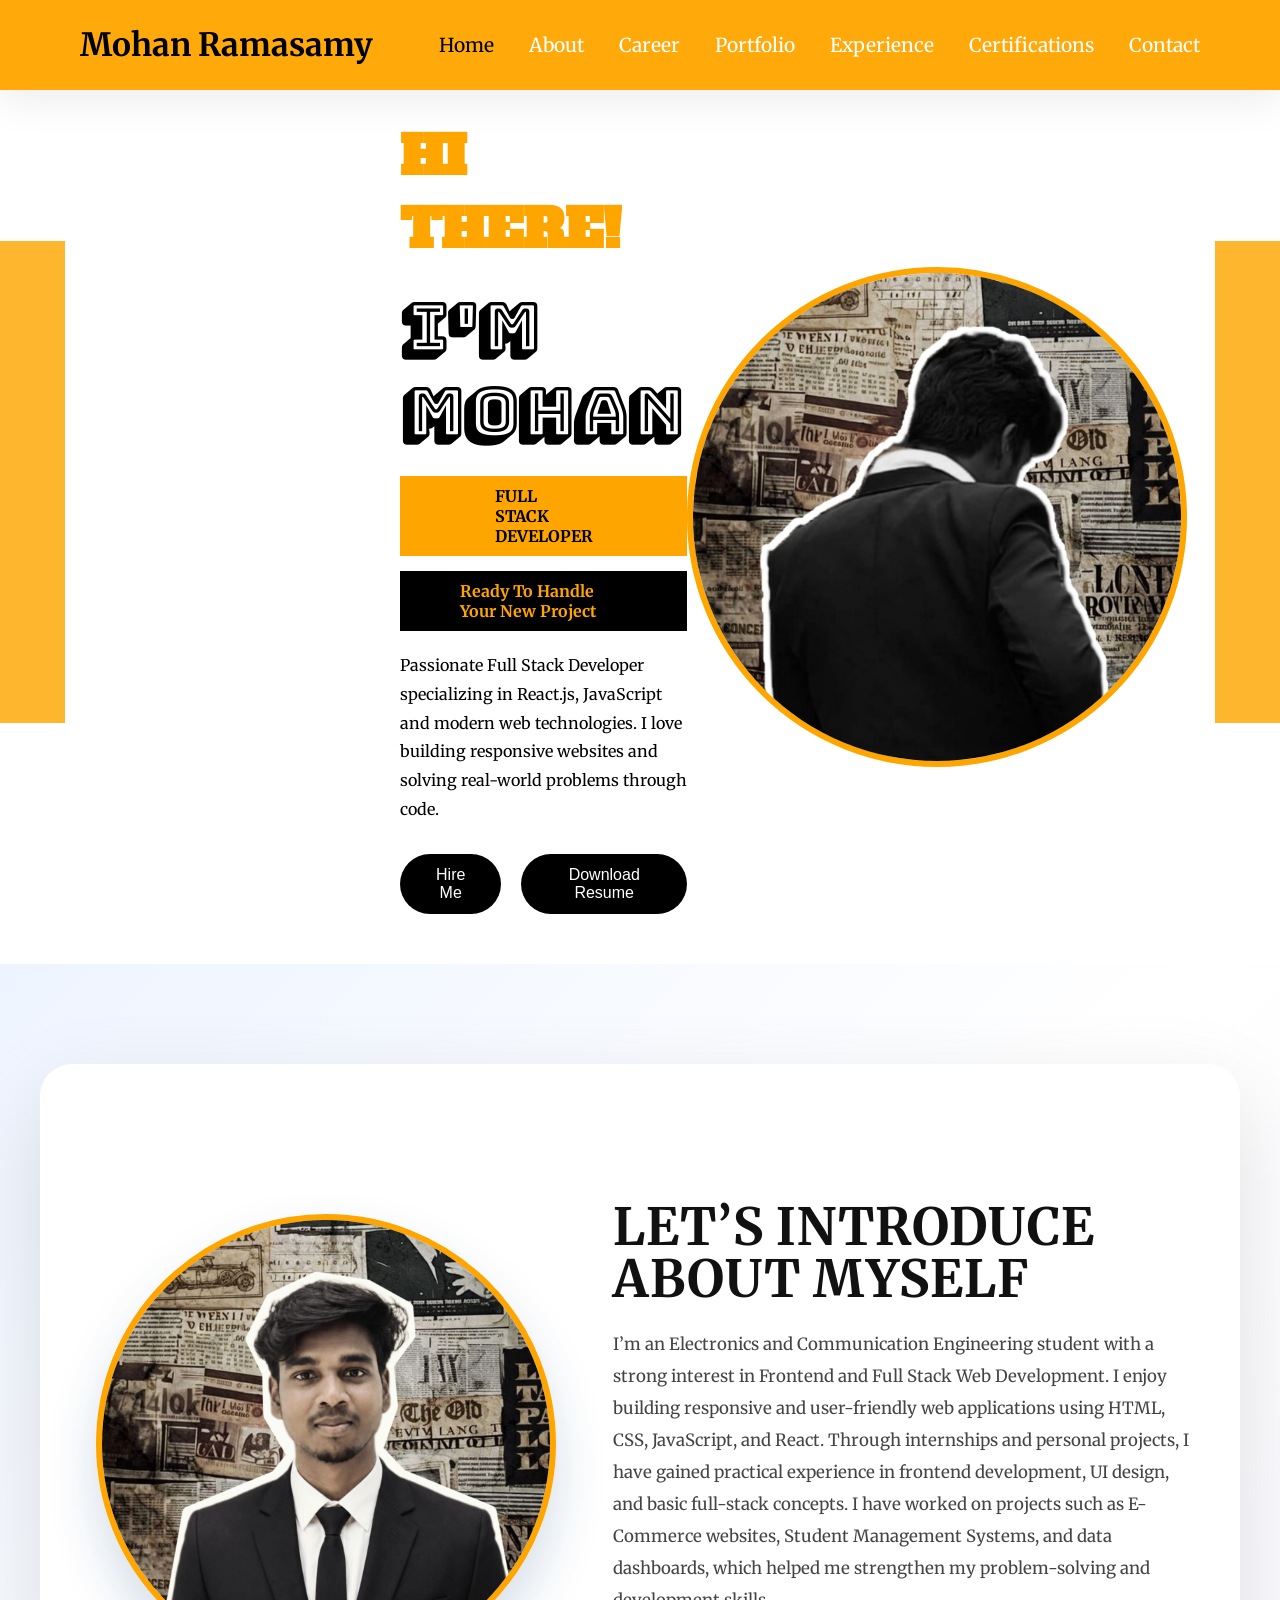
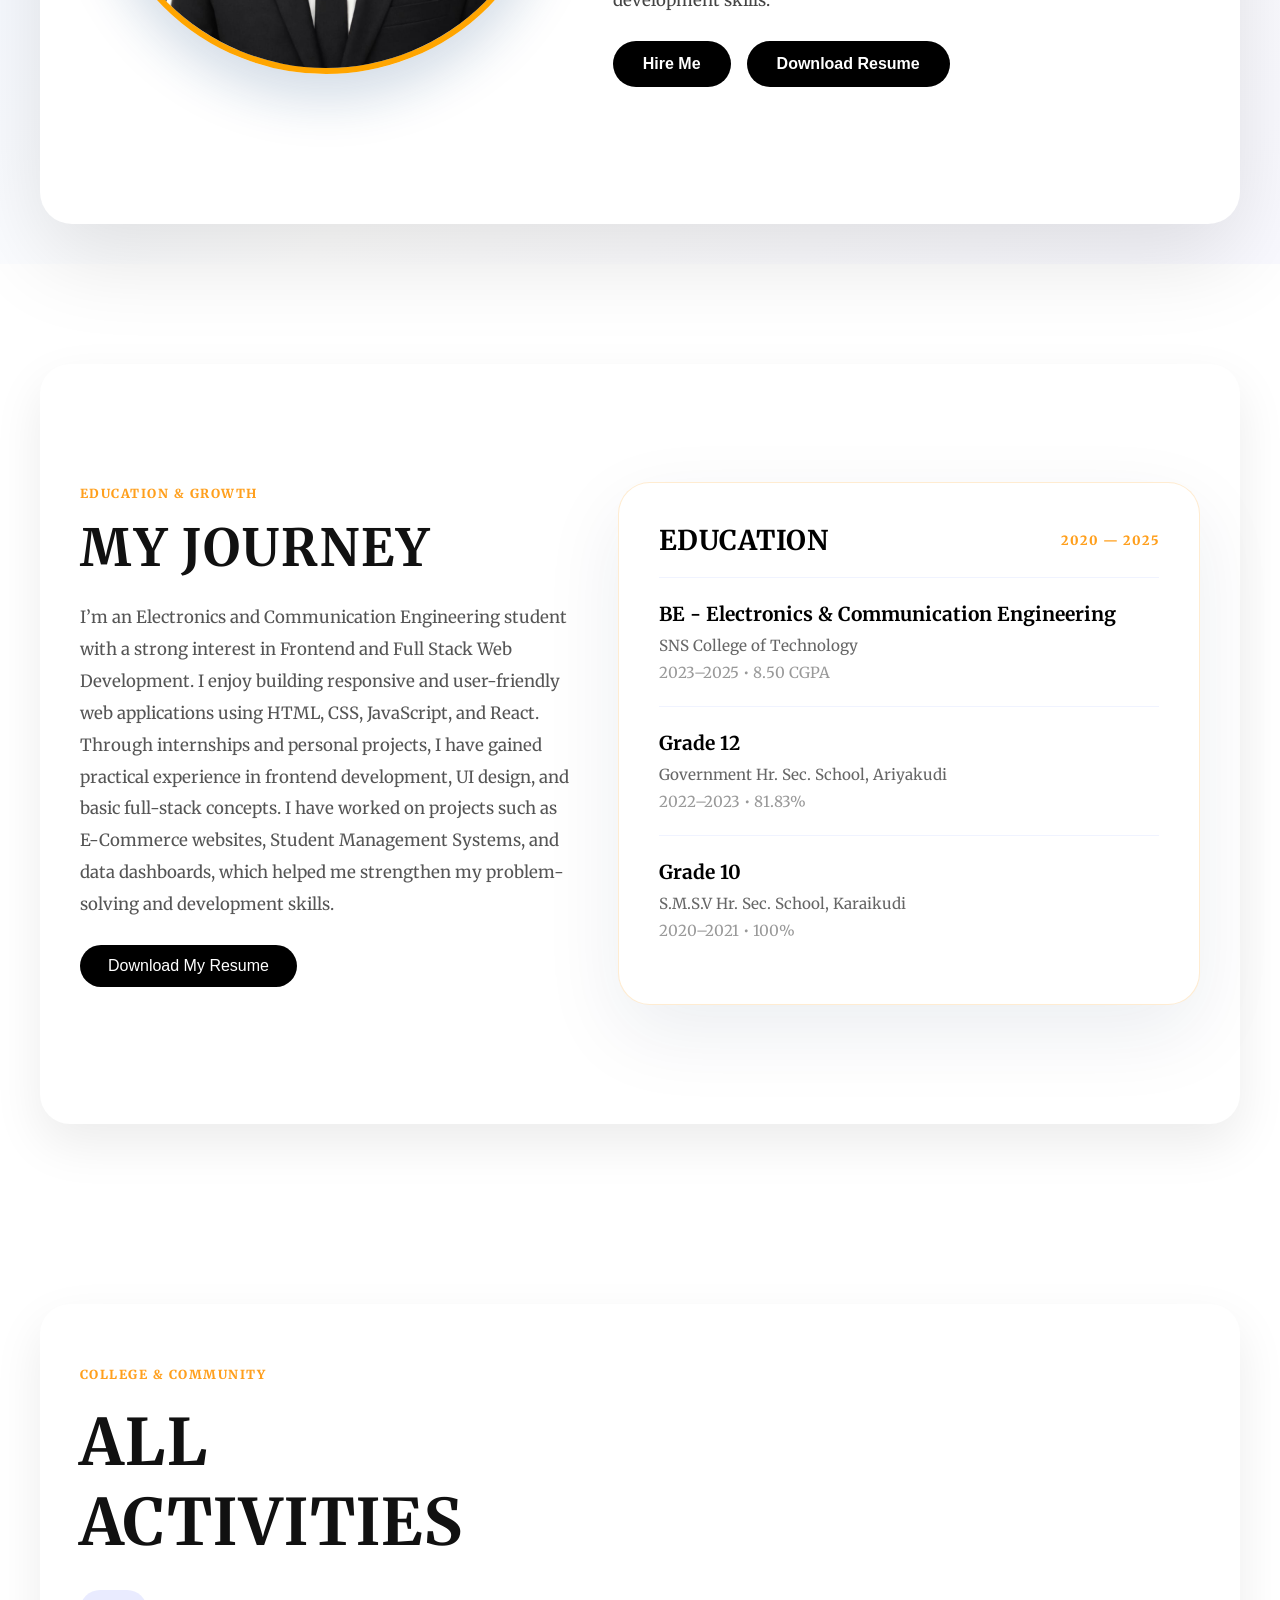
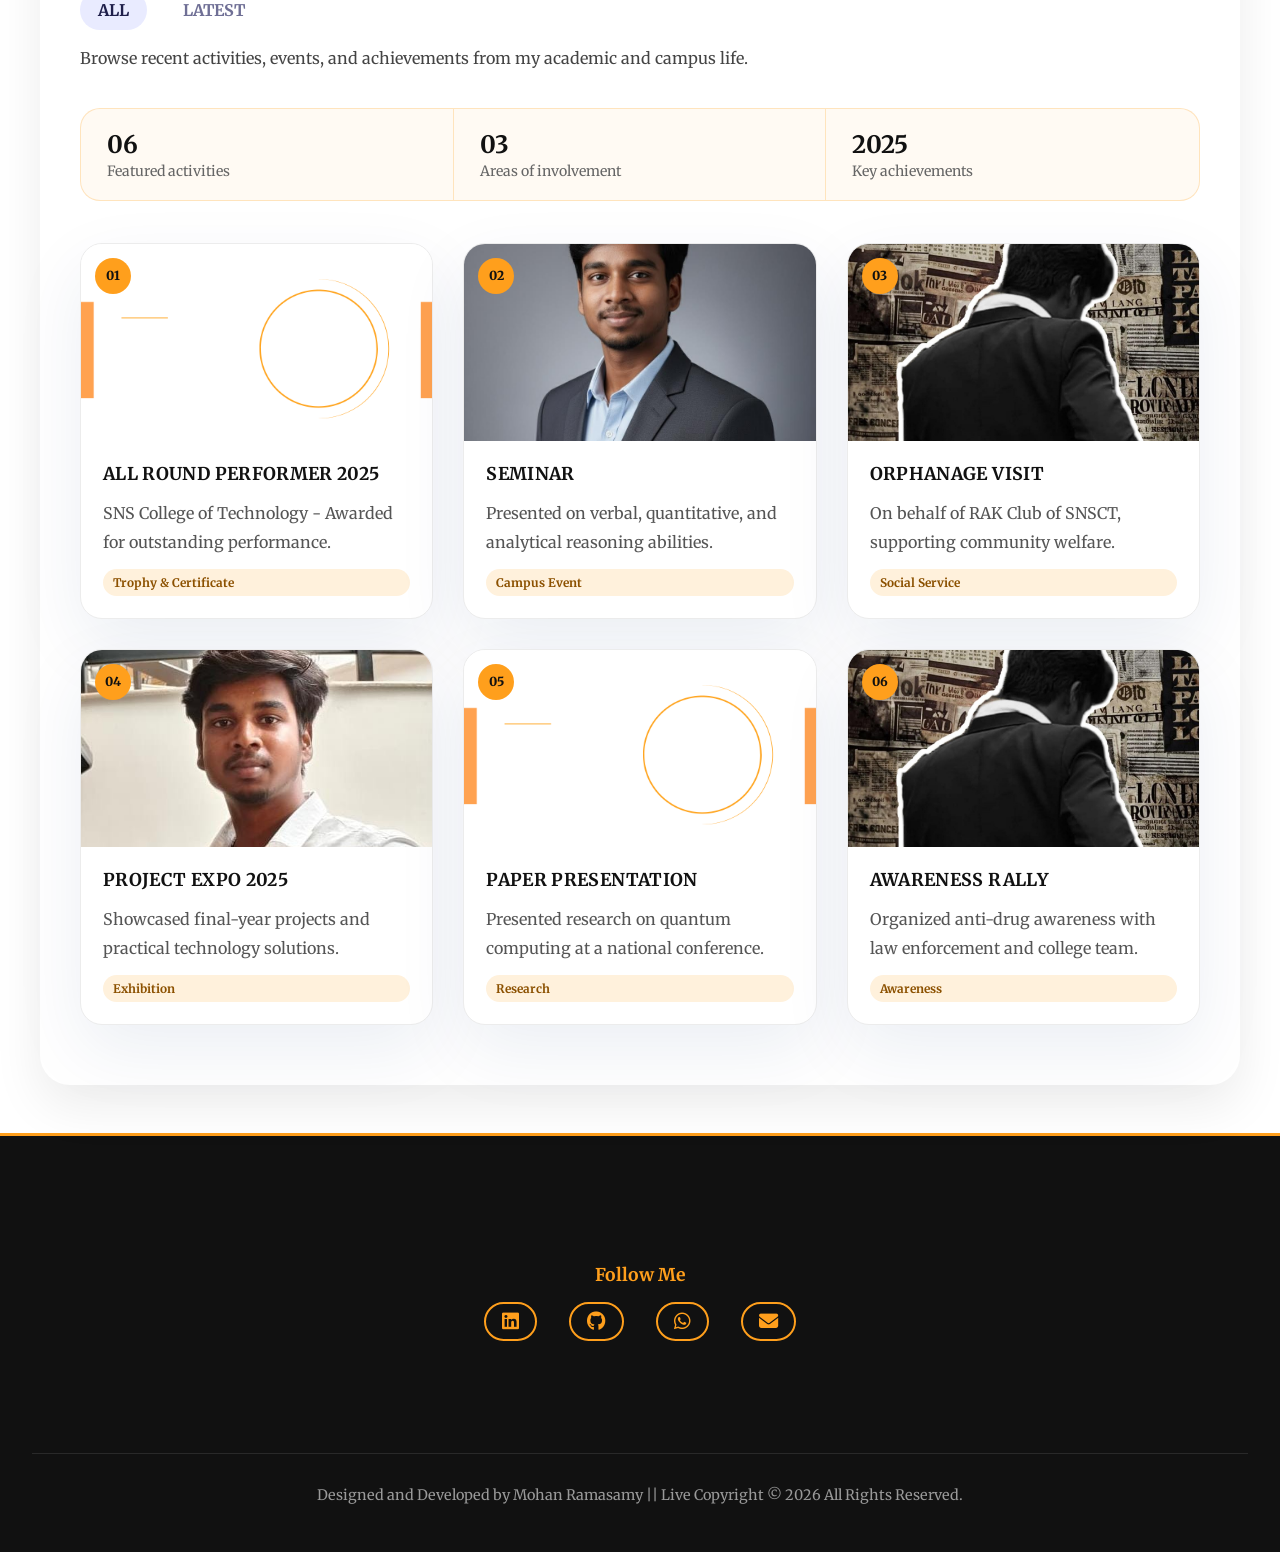
==== commit be7e26ea: "added some new sections in html file" ====
--- a/index.html
+++ b/index.html
@@ -39,8 +39,20 @@
           <li><a href="#about">About</a></li>
           <li><a href="#career">Career</a></li>
           <li><a href="#portfolio">Portfolio</a></li>
-          <li><a href="experience.html">Experience</a></li>
-          <li><a href="certifications.html">Certifications</a></li>
+          <li class="dropdown">
+            <a href="#" class="dropdown-toggle">Experience</a>
+            <ul class="dropdown-menu">
+              <li><a href="experience.html">Experience</a></li>
+              <li><a href="projects.html">Projects</a></li>
+            </ul>
+          </li>
+          <li class="dropdown">
+            <a href="#" class="dropdown-toggle">Certifications</a>
+            <ul class="dropdown-menu">
+              <li><a href="course.html">Course</a></li>
+              <li><a href="tech-non-tech.html">Tech & Non-Tech</a></li>
+            </ul>
+          </li>
           <li><a href="contact.html">Contact</a></li>
         </ul>
       </nav>
@@ -88,106 +100,72 @@
       <div class="about-panel">
         <div class="about-sidebar">
           <div class="about-photo">
-            <img src="./images/Phone Wallpaper.jpg" alt="Mohan Ramasamy" />
-          </div>
-          <div class="about-menu">
-            <a href="#home">Home</a>
-            <a href="#about">About</a>
-            <a href="#career">Career</a>
-            <a href="#portfolio">Portfolio</a>
-            <a href="experience.html">Experience</a>
-            <a href="certifications.html">Certifications</a>
-            <a href="contact.html">Contact</a>
+            <img src="./images/Blacers Profectional image.jpeg" alt="Mohan Ramasamy" />
           </div>
         </div>
         <div class="about-content">
           <div class="about-heading">
-            <h2>ABOUT ME</h2>
-            <p class="about-subtitle">
-              I’m <strong>Mohan Ramasamy</strong>, Full Stack Developer / UI
-              Designer
-            </p>
+            <h2>LET’S INTRODUCE <h2>
+              <h2> ABOUT MYSELF</h2>
           </div>
           <p class="about-description">
-            I am an ECE student passionate about web development. I build
-            modern, responsive user interfaces and scalable web applications
-            with HTML, CSS, JavaScript, and React. My focus is on clean UI,
-            strong code, and smooth user experiences.
+            I’m an Electronics and Communication Engineering student with a
+            strong interest in Frontend and Full Stack Web Development. I enjoy
+            building responsive and user-friendly web applications using HTML,
+            CSS, JavaScript, and React. Through internships and personal
+            projects, I have gained practical experience in frontend
+            development, UI design, and basic full-stack concepts. I have worked
+            on projects such as E-Commerce websites, Student Management Systems,
+            and data dashboards, which helped me strengthen my problem-solving
+            and development skills.
           </p>
-          <div class="about-highlights">
-            <div class="highlight-pill">Web Development</div>
-            <div class="highlight-pill">Responsive Design</div>
-            <div class="highlight-pill">Problem Solving</div>
-          </div>
-          <div class="about-services">
-            <div class="service-card">
-              <div class="service-icon">🌐</div>
-              <div>
-                <h4>Web Applications</h4>
-                <p>
-                  Creating fast, responsive websites with modern front-end
-                  tools.
-                </p>
-              </div>
-            </div>
-            <div class="service-card">
-              <div class="service-icon">🧠</div>
-              <div>
-                <h4>UI / UX Design</h4>
-                <p>
-                  Designing clean interfaces that feel intuitive and polished.
-                </p>
-              </div>
-            </div>
-            <div class="service-card">
-              <div class="service-icon">💻</div>
-              <div>
-                <h4>Full Stack</h4>
-                <p>
-                  Building end-to-end solutions with JavaScript, React, and
-                  Node.
-                </p>
-              </div>
-            </div>
+
+          <div class="about-actions">
+            <button class="hire-button">Hire Me</button>
+            <button class="resume-button">Download Resume</button>
           </div>
         </div>
       </div>
     </section>
     <section id="career">
       <div class="section-panel career-panel">
-        <div class="section-heading">
-          <h2>Career</h2>
-          <p>
-            A quick view of my career progress, education, and the skills I use
-            to deliver great web projects.
-          </p>
-        </div>
-        <div class="career-grid">
-          <div class="career-card">
-            <h3>Education</h3>
-            <p>
-              Bachelor of Engineering in Electronics & Communication, currently
-              developing skills in MERN stack and modern web systems.
-            </p>
-            <div class="career-block">
-              <h4>Current Focus</h4>
-              <p>
-                Building scalable websites, improving JavaScript expertise, and
-                learning cloud-based deployment.
-              </p>
-            </div>
-          </div>
-          <div class="career-card">
-            <h3>Skills & Tools</h3>
-            <div class="resume-skills">
-              <span>HTML5</span>
-              <span>CSS3</span>
-              <span>JavaScript</span>
-              <span>React</span>
-              <span>Node.js</span>
-              <span>Git</span>
-              <span>Responsive UI</span>
-              <span>API Integration</span>
+        <div class="career-section">
+          <div class="career-left">
+            <div class="section-heading">
+              <p class="career-eyebrow">EDUCATION &amp; GROWTH</p>
+              <h2>MY JOURNEY</h2>
+              <p>
+                I’m an Electronics and Communication Engineering student with a
+                strong interest in Frontend and Full Stack Web Development. I
+                enjoy building responsive and user-friendly web applications
+                using HTML, CSS, JavaScript, and React. Through internships and
+                personal projects, I have gained practical experience in
+                frontend development, UI design, and basic full-stack concepts.
+                I have worked on projects such as E-Commerce websites, Student
+                Management Systems, and data dashboards, which helped me
+                strengthen my problem-solving and development skills.
+              </p>
+            </div>
+            <button class="resume-button">Download My Resume</button>
+          </div>
+          <div class="career-right">
+            <div class="career-card">
+              <div class="career-card-heading"><h3>EDUCATION</h3><span>2020 — 2025</span></div>
+              <div class="education-item">
+                <h4>BE - Electronics & Communication Engineering</h4>
+                <p>SNS College of Technology</p>
+                <span>2023–2025 • 8.50 CGPA</span>
+              </div>
+              <div class="education-item">
+                <h4>Grade 12</h4>
+                <p>Government Hr. Sec. School, Ariyakudi</p>
+                <span>2022–2023 • 81.83%</span>
+              </div>
+              <div class="education-item">
+                <h4>Grade 10</h4>
+                <p>S.M.S.V Hr. Sec. School, Karaikudi</p>
+                <span>2020–2021 • 100%</span>
+              </div>
             </div>
           </div>
         </div>
@@ -195,51 +173,142 @@
     </section>
     <section id="portfolio">
       <div class="section-panel projects-panel">
-        <div class="section-heading">
-          <h2>Portfolio</h2>
-          <p>
-            Real projects built with modern web technologies and practical
-            workflows. Each project highlights problem solving, UI design, and
-            responsive implementation.
-          </p>
+        <div class="section-heading portfolio-heading">
+          <div>
+            <p class="projects-eyebrow">COLLEGE &amp; COMMUNITY</p>
+            <h2>ALL</h2>
+            <h2>ACTIVITIES</h2>
+            <div class="projects-tabs">
+              <a href="#" class="tab active" data-filter="all">ALL</a>
+              <a href="#" class="tab" data-filter="latest">LATEST</a>
+            </div>
+            <h4>
+              Browse recent activities, events, and achievements from my
+              academic and campus life.
+            </h4>
+          </div>
+        </div>
+        <div class="projects-summary portfolio-summary">
+          <div><strong>06</strong><span>Featured activities</span></div>
+          <div><strong>03</strong><span>Areas of involvement</span></div>
+          <div><strong>2025</strong><span>Key achievements</span></div>
         </div>
         <div class="projects-grid">
           <div class="project-item">
-            <h3 class="project-title">E-commerce Platform</h3>
-            <p>
-              Built a fully functional e-commerce website with product catalog,
-              shopping cart, and payment checkout using React, Node.js, and
-              MongoDB.
-            </p>
-            <span class="tags">React | Node.js | MongoDB</span>
-          </div>
-          <div class="project-item">
-            <h3 class="project-title">Task Management App</h3>
-            <p>
-              Developed a collaborative task tool with real-time updates, team
-              interactions, and clean UI using HTML, CSS, and JavaScript.
-            </p>
-            <span class="tags">HTML5 | CSS3 | JavaScript</span>
-          </div>
-          <div class="project-item">
-            <h3 class="project-title">Weather Dashboard</h3>
-            <p>
-              Created a responsive dashboard fetching live weather data via API
-              and displaying forecasts with charts and cards.
-            </p>
-            <span class="tags">JavaScript | API | Charts.js</span>
-          </div>
-          <div class="project-item">
-            <h3 class="project-title">Sales Dashboard</h3>
-            <p>
-              Designed a sales analytics dashboard with data visualizations and
-              trend reporting for better decision-making.
-            </p>
-            <span class="tags">Excel | Data Analysis | Reporting</span>
+            <div class="project-image">
+              <img
+                src="./images/Black White Grayscale Portfolio Presentation (3).png"
+                alt="All Round Performer 2025"
+              />
+            </div>
+            <div class="project-info">
+              <h3 class="project-title">ALL ROUND PERFORMER 2025</h3>
+              <p>
+                SNS College of Technology - Awarded for outstanding performance.
+              </p>
+              <span class="project-tag">Trophy & Certificate</span>
+            </div>
+          </div>
+          <div class="project-item">
+            <div class="project-image">
+              <img
+                src="./images/Mohan AI photo.jpg"
+                alt="Seminar Presentation"
+              />
+            </div>
+            <div class="project-info">
+              <h3 class="project-title">SEMINAR</h3>
+              <p>
+                Presented on verbal, quantitative, and analytical reasoning
+                abilities.
+              </p>
+              <span class="project-tag">Campus Event</span>
+            </div>
+          </div>
+          <div class="project-item">
+            <div class="project-image">
+              <img src="./images/Phone Wallpaper.jpg" alt="Orphanage Visit" />
+            </div>
+            <div class="project-info">
+              <h3 class="project-title">ORPHANAGE VISIT</h3>
+              <p>
+                On behalf of RAK Club of SNSCT, supporting community welfare.
+              </p>
+              <span class="project-tag">Social Service</span>
+            </div>
+          </div>
+          <div class="project-item">
+            <div class="project-image">
+              <img
+                src="./images/Mohan linkedin profile.jpeg"
+                alt="Project Expo 2025"
+              />
+            </div>
+            <div class="project-info">
+              <h3 class="project-title">PROJECT EXPO 2025</h3>
+              <p>
+                Showcased final-year projects and practical technology
+                solutions.
+              </p>
+              <span class="project-tag">Exhibition</span>
+            </div>
+          </div>
+          <div class="project-item">
+            <div class="project-image">
+              <img
+                src="./images/Black White Grayscale Portfolio Presentation (3).png"
+                alt="Paper Presentation"
+              />
+            </div>
+            <div class="project-info">
+              <h3 class="project-title">PAPER PRESENTATION</h3>
+              <p>
+                Presented research on quantum computing at a national
+                conference.
+              </p>
+              <span class="project-tag">Research</span>
+            </div>
+          </div>
+          <div class="project-item">
+            <div class="project-image">
+              <img src="./images/Phone Wallpaper.jpg" alt="Awareness Rally" />
+            </div>
+            <div class="project-info">
+              <h3 class="project-title">AWARENESS RALLY</h3>
+              <p>
+                Organized anti-drug awareness with law enforcement and college
+                team.
+              </p>
+              <span class="project-tag">Awareness</span>
+            </div>
           </div>
         </div>
       </div>
     </section>
+    <div class="portfolio-modal" id="portfolioModal">
+      <div class="portfolio-modal-backdrop" id="portfolioModalBackdrop"></div>
+      <div class="portfolio-modal-content">
+        <button class="portfolio-modal-close" id="portfolioModalClose">
+          ×
+        </button>
+        <div class="portfolio-modal-image-wrapper">
+          <button
+            class="portfolio-modal-nav portfolio-modal-prev"
+            id="portfolioModalPrev"
+          >
+            ‹
+          </button>
+          <img src="" alt="" id="portfolioModalImage" />
+          <button
+            class="portfolio-modal-nav portfolio-modal-next"
+            id="portfolioModalNext"
+          >
+            ›
+          </button>
+        </div>
+        <p id="portfolioModalCaption"></p>
+      </div>
+    </div>
     <footer id="footer">
       <div class="footer-content">
         <div class="footer-section" id="contact">
--- a/style.css
+++ b/style.css
@@ -10,6 +10,11 @@
 }
 html {
   scroll-behavior: smooth;
+  scroll-padding-top: 170px;
+}
+section[id] {
+  position: relative;
+  scroll-margin-top: 170px;
 }
 body {
   /* color: white; */
@@ -22,20 +27,23 @@
   left: 0;
   width: 100%;
   z-index: 1000;
+  transition:
+    transform 280ms ease,
+    box-shadow 280ms ease;
+  overflow: visible;
+}
+header.hidden {
+  transform: translateY(-100%);
 }
 nav {
   display: flex;
   justify-content: space-between;
   align-items: center;
-  background-color: rgba(255, 166, 0, 0.814);
+  background-color: rgba(255, 166, 0, 0.96);
   padding: 25px 80px;
-  /* background-color:rgba(204, 140, 11, 0.433); */
+  box-shadow: 0 10px 40px rgba(0, 0, 0, 0.08);
   backdrop-filter: blur(8px);
-  /* position:fixed;
-    top:0;
-    left:0;
-    width:100%;
-    z-index:1000; */
+  overflow: visible !important;
 }
 .name-bar {
   /* width:100%;
@@ -52,14 +60,58 @@
   display: flex;
   gap: 35px;
   list-style: none;
+  overflow: visible;
 }
 .home-bar a {
   color: white;
   text-decoration: none;
   transition: 0.3s;
 }
-.home-bar a:hover {
+.home-bar li {
+  position: relative;
+  overflow: visible;
+}
+.home-bar a:hover,
+.home-bar a.active,
+nav a.active {
+  color: black !important;
+}
+.dropdown-menu {
+  display: none;
+  position: absolute;
+  top: 100%;
+  left: 0;
+  background: rgba(255, 255, 255, 0.95);
+  border-radius: 14px;
+  box-shadow: 0 16px 40px rgba(0, 0, 0, 0.12);
+  list-style: none;
+  margin: 0;
+  padding: 10px 0;
+  min-width: 210px;
+  z-index: 2000;
+}
+.dropdown-menu li {
+  padding: 0;
+}
+.dropdown-menu a {
+  display: block;
+  padding: 10px 20px;
+  color: #111;
+  text-decoration: none;
+  font-weight: 600;
+  white-space: nowrap;
+}
+.dropdown-menu a:hover {
   color: black;
+  background: orange;
+}
+.dropdown {
+  display: inline-flex;
+  position: relative;
+  overflow: visible;
+}
+.dropdown:hover .dropdown-menu {
+  display: block !important;
 }
 #home {
   position: relative;
@@ -177,156 +229,348 @@
   border-radius: 30px;
   cursor: pointer;
   font-size: 1rem;
-  transition: 0.3s;
-}
-.hire-button {
-  /* background-color: black;
-    color: white;
-    border: none;
-    padding: 10px 20px;
-    cursor: pointer;
-    font-size: 1.1rem;
-    border-radius: 20px; */
+  transition:
+    transform 0.3s ease,
+    background-color 0.3s ease;
+}
+.hire-button,
+.resume-button {
   background: black;
   color: white;
 }
-.resume-button {
-  /* background-color: black;
-    color: white;
-    border: none;
-    padding: 10px 20px;
-    cursor: pointer;
-    font-size: 1.1rem;
-    border-radius: 20px; */
-  background: black;
-  color: white;
-  /* border:2px solid orange; */
+.hire-button:hover,
+.resume-button:hover {
+  background: #ff9f1c;
+  color: black;
 }
 button:hover {
   transform: translateY(-4px);
 }
+#about,
+#career {
+  min-height: 100vh;
+  padding: 100px 40px 40px;
+  display: flex;
+  align-items: center;
+}
+
 #about {
+  background: linear-gradient(135deg, #eef4ff 0%, #ffffff 55%, #f9f9ff 100%);
+  color: #111;
+}
+
+.about-panel,
+.career-panel {
+  width: 100%;
+  min-height: calc(100vh - 140px);
+  margin: 0 auto;
+  display: flex;
+  align-items: center;
+  justify-content: space-between;
+  gap: 40px;
+  padding: 40px;
+  background: #fff;
+  border-radius: 32px;
+  box-shadow: 0 32px 90px rgba(1, 3, 7, 0.12);
+}
+
+.career-panel {
+  background: linear-gradient(180deg, #f9fbff 0%, #ffffff 100%);
+}
+
+section#portfolio,
+#projects-page,
+#certifications-page,
+#contact-page,
+#course-page,
+#tech-non-tech-page {
+  padding-top: 140px;
   min-height: 100vh;
-  padding: 80px;
+}
+
+#experience-page {
+  padding: 140px 40px 80px;
+  min-height: 100vh;
   background: #f2f2f2;
+}
+
+.experience-panel {
+  max-width: 1180px;
+  padding: 60px 40px;
+  border-radius: 30px;
+  box-shadow: 0 20px 50px rgba(0, 0, 0, 0.08);
+}
+
+.experience-panel .section-heading { margin-bottom: 70px; }
+.experience-panel .section-heading h2 {
+  margin: 0 0 12px;
   color: #111;
-}
-.about-panel {
-  max-width: 1200px;
+  font-size: clamp(2.5rem, 5vw, 4.5rem);
+  line-height: 1.03;
+  letter-spacing: .02em;
+}
+.experience-panel .section-heading p { max-width: 760px; }
+
+.projects-panel {
+  margin-top: 60px;
+}
+
+#projects-page, .portfolio-page { background: #f2f2f2; }
+#projects-page .projects-panel, .portfolio-page .projects-panel { max-width: 1200px; }
+.portfolio-page .projects-panel { margin-top: 0; }
+section#portfolio .projects-panel { margin-top: 0; }
+.projects-panel { padding: 60px 40px; border-radius: 30px; box-shadow: 0 20px 50px rgba(0, 0, 0, 0.08); }
+#projects-page .portfolio-heading h2,
+.portfolio-page .portfolio-heading h2,
+section#portfolio .portfolio-heading h2 {
+  margin: 0;
+  color: #111;
+  font-size: clamp(2.5rem, 5vw, 4.5rem);
+  line-height: 1.03;
+  letter-spacing: .02em;
+}
+#projects-page .portfolio-heading,
+.portfolio-page .portfolio-heading,
+section#portfolio .portfolio-heading { margin-bottom: 0; }
+#projects-page .portfolio-heading h4,
+.portfolio-page .portfolio-heading h4,
+section#portfolio .portfolio-heading h4 { max-width: 760px; margin: 0; color: #444; font-size: 1rem; font-weight: 400; line-height: 1.8; }
+.projects-eyebrow { margin: 0 0 10px !important; color: var(--primary) !important; font-size: .78rem !important; font-weight: 800; letter-spacing: .12em; }
+.projects-summary { display: grid; grid-template-columns: repeat(3, 1fr); margin: 35px 0 42px; overflow: hidden; border: 1px solid rgba(255, 159, 28, .25); border-radius: 20px; background: #fffaf3; }
+.projects-summary div { padding: 20px 26px; border-right: 1px solid rgba(255, 159, 28, .25); }
+.projects-summary div:last-child { border: 0; }
+.projects-summary strong { display: block; color: #111; font-size: 1.5rem; }
+.projects-summary span { color: #666; font-size: .88rem; }
+#projects-page .projects-grid, .portfolio-page .projects-grid { margin-top: 0; }
+#projects-page .project-item, .portfolio-page .project-item, section#portfolio .project-item { border: 1px solid #ececec; border-radius: 22px; }
+#projects-page .project-image, .portfolio-page .project-image, section#portfolio .project-image { position: relative; aspect-ratio: 16 / 9; }
+.project-number { position: absolute; top: 14px; left: 14px; display: grid; width: 36px; height: 36px; place-items: center; border-radius: 50%; background: var(--primary); color: #111; font-size: .78rem; font-weight: 800; }
+#projects-page .project-info, .portfolio-page .project-info { padding: 22px; gap: 12px; }
+#projects-page .project-info, .portfolio-page .project-info, section#portfolio .project-info { padding: 22px; gap: 12px; }
+#projects-page .project-title, .portfolio-page .project-title, section#portfolio .project-title { font-size: 1.1rem; line-height: 1.35; }
+.project-tags { display: flex; flex-wrap: wrap; gap: 8px; margin-top: 4px; }
+.project-tags span { padding: 6px 10px; border-radius: 999px; background: #fff1dc; color: #8c5100; font-size: .74rem; font-weight: 700; }
+section#portfolio:not(.portfolio-page) .projects-grid { counter-reset: portfolio-activity; }
+section#portfolio:not(.portfolio-page) .project-item { position: relative; counter-increment: portfolio-activity; }
+section#portfolio:not(.portfolio-page) .project-item::before { content: counter(portfolio-activity, decimal-leading-zero); position: absolute; z-index: 2; top: 14px; left: 14px; display: grid; width: 36px; height: 36px; place-items: center; border-radius: 50%; background: var(--primary); color: #111; font-size: .78rem; font-weight: 800; }
+section#portfolio:not(.portfolio-page) .project-tag { padding: 6px 10px; border-radius: 999px; background: #fff1dc; color: #8c5100; font-size: .74rem; font-weight: 700; }
+
+.career-section {
+  display: flex;
+  justify-content: space-between;
+  align-items: flex-start;
+  gap: 40px;
+  max-width: 1180px;
   margin: 0 auto;
-  display: flex;
-  gap: 30px;
+}
+
+.career-left {
+  flex: 0 0 44%;
+  display: flex;
+  flex-direction: column;
+  gap: 24px;
+}
+
+.career-left .section-heading h2 {
+  font-size: clamp(3rem, 4vw, 4.4rem);
+  letter-spacing: 0.04em;
+  margin: 0 0 22px;
+}
+.career-eyebrow { margin: 0 0 10px !important; color: var(--primary) !important; font-size: .78rem !important; font-weight: 800; letter-spacing: .12em; }
+
+.career-left .section-heading p {
+  color: #555;
+  line-height: 1.9;
+  font-size: 1.05rem;
+  margin: 0;
+}
+
+.career-right {
+  flex: 0 0 52%;
+}
+
+.career-card {
+  background: #fff;
+  border-radius: 32px;
+  padding: 40px;
+  box-shadow: 0 28px 80px rgba(12, 35, 80, 0.08);
+  border: 1px solid rgba(255, 159, 28, 0.2);
+  transition:
+    transform 0.3s ease,
+    box-shadow 0.3s ease,
+    background-color 0.3s ease;
+}
+
+.career-card:hover {
+  transform: translateY(-6px);
+  box-shadow: 0 32px 80px rgba(255, 159, 28, 0.16);
+  background: #fffdf9;
+}
+
+.career-card-heading { display: flex; align-items: center; justify-content: space-between; gap: 20px; margin-bottom: 20px; }
+.career-card h3 {
+  font-size: 1.7rem;
+  margin: 0;
+  letter-spacing: 0.02em;
+}
+.career-card-heading span { color: var(--primary); font-size: .8rem; font-weight: 800; letter-spacing: .08em; }
+
+.education-item {
+  padding: 24px 0;
+  border-top: 1px solid #f0f3ff;
+}
+
+.education-item:first-child {
+  border-top: none;
+}
+
+.education-item h4 {
+  font-size: 1.2rem;
+  margin: 0 0 10px;
+}
+
+.education-item p {
+  margin: 0 0 8px;
+  color: #666;
+  font-size: 0.95rem;
+}
+
+.education-item span {
+  display: block;
+  color: #999;
+  font-size: 0.95rem;
+}
+
+.career-left .resume-button {
+  width: fit-content;
+}
+
+@media (max-width: 960px) {
+  .career-section {
+    flex-direction: column;
+  }
+  .career-right,
+  .career-left {
+    flex: 1;
+  }
+}
+
+@media (max-width: 720px) {
+  .career-panel {
+    padding: 40px 20px;
+  }
+  .career-card {
+    padding: 28px;
+  }
 }
 .about-sidebar {
-  width: 320px;
-  display: flex;
-  flex-direction: column;
-  gap: 30px;
-  background: #fff;
-  border-radius: 20px;
-  padding: 30px;
-  box-shadow: 0 20px 50px rgba(0, 0, 0, 0.08);
+  flex: 0 0 44%;
+  display: flex;
+  justify-content: center;
+  align-items: center;
 }
 .about-photo {
   width: 100%;
+  max-width: 460px;
   aspect-ratio: 1 / 1;
   overflow: hidden;
-  border-radius: 20px;
+  border-radius: 50%;
   border: 6px solid orange;
+  box-shadow: 0 26px 50px rgba(16, 64, 122, 0.18);
 }
 .about-photo img {
   width: 100%;
   height: 100%;
   object-fit: cover;
 }
-.about-menu {
-  display: flex;
-  flex-direction: column;
-  gap: 16px;
-}
-.about-menu-label {
-  color: orange;
-  font-weight: 700;
-  letter-spacing: 2px;
-}
-.about-menu a {
-  color: #111;
-  text-decoration: none;
-  font-size: 1.05rem;
-  padding: 12px 16px;
-  border-radius: 12px;
-  transition: background-color 0.25s ease;
-}
-.about-menu a:hover {
-  background: rgba(255, 166, 0, 0.15);
-}
 .about-content {
   flex: 1;
   display: flex;
   flex-direction: column;
-  gap: 30px;
+  gap: 24px;
 }
 .about-heading h2 {
-  font-size: 4rem;
-  letter-spacing: 4px;
-  margin-bottom: 10px;
-}
-.about-subtitle {
-  font-size: 1.2rem;
-  color: #333;
-  max-width: 700px;
+  font-size: clamp(2.8rem, 4vw, 4.2rem);
+  line-height: 1.02;
+  letter-spacing: 0.02em;
+  color: #111;
+  margin: 0;
 }
 .about-description {
   font-size: 1.05rem;
   line-height: 1.9;
   max-width: 760px;
   color: #444;
+  margin: 0;
 }
 .about-highlights {
   display: flex;
-  gap: 20px;
+  gap: 16px;
   flex-wrap: wrap;
 }
 .highlight-pill {
-  background: orange;
-  color: #111;
+  background: #0a1b2a;
+  color: #fff;
   border-radius: 999px;
-  padding: 12px 24px;
+  padding: 14px 26px;
   font-weight: 700;
   display: inline-block;
 }
-.about-services {
-  display: grid;
-  grid-template-columns: repeat(3, minmax(180px, 1fr));
-  gap: 20px;
-}
-.service-card {
+.about-actions {
   display: flex;
   gap: 16px;
-  align-items: flex-start;
-  padding: 22px;
-  background: #111;
-  color: #fff;
-  border-radius: 18px;
-}
-.service-icon {
-  background: orange;
-  width: 60px;
-  height: 60px;
-  border-radius: 16px;
-  display: grid;
-  place-items: center;
-  font-size: 1.5rem;
-}
-.service-card h4 {
-  margin: 0 0 8px;
-  font-size: 1.05rem;
-}
-.service-card p {
-  margin: 0;
-  color: #ddd;
-  line-height: 1.6;
-  font-size: 0.95rem;
+  flex-wrap: wrap;
+}
+
+.about-actions .hire-button,
+.about-actions .resume-button {
+  padding: 14px 30px;
+  border: none;
+  border-radius: 30px;
+  background: black;
+  color: white;
+  font-weight: 700;
+  cursor: pointer;
+  transition:
+    transform 0.3s ease,
+    background-color 0.3s ease;
+}
+
+.about-actions .hire-button:hover,
+.about-actions .resume-button:hover {
+  background: #ff9f1c;
+  color: black;
+  transform: translateY(-2px);
+}
+
+@media (max-width: 960px) {
+  .about-panel {
+    flex-direction: column;
+    padding: 30px;
+  }
+  .about-sidebar {
+    width: 100%;
+  }
+}
+
+@media (max-width: 720px) {
+  #about {
+    padding: 60px 20px;
+  }
+  .about-panel {
+    gap: 24px;
+  }
+  .about-heading h2 {
+    font-size: 2.4rem;
+  }
+  .about-description {
+    font-size: 1rem;
+  }
+  .resume-button,
+  .hire-button {
+    width: fit-content;
+    padding: 14px 28px;
+  }
 }
 .about-facts {
   display: grid;
@@ -476,6 +720,53 @@
   max-width: 760px;
   line-height: 1.8;
   color: #444;
+}
+
+/* Course completion gallery */
+.course-page {
+  min-height: 100vh;
+  padding: 140px 40px 80px;
+  background: #f2f2f2;
+}
+
+.course-showcase {
+  max-width: 1180px;
+  margin: 0 auto;
+  padding: 60px 40px;
+  background: #fff;
+  border-radius: 30px;
+  box-shadow: 0 20px 50px rgba(0, 0, 0, 0.08);
+}
+
+.course-heading { margin-bottom: 70px; }
+.course-eyebrow { margin: 0 0 10px; color: var(--primary); font-size: .78rem; font-weight: 800; letter-spacing: .14em; }
+.course-heading h2 { margin: 0; color: #111; font-size: clamp(2.5rem, 5vw, 4.5rem); line-height: 1.03; letter-spacing: .02em; }
+.certification-summary { display: grid; grid-template-columns: repeat(3, 1fr); margin: 0 0 38px; overflow: hidden; border: 1px solid rgba(255, 159, 28, .25); border-radius: 20px; background: #fffaf3; }
+.certification-summary div { padding: 20px 26px; border-right: 1px solid rgba(255, 159, 28, .25); }
+.certification-summary div:last-child { border-right: 0; }
+.certification-summary strong { display: block; color: #111; font-size: 1.5rem; }
+.certification-summary span { color: #666; font-size: .88rem; }
+.course-tabs { display: flex; flex-wrap: wrap; gap: 34px; margin-bottom: 54px; }
+.course-tab { border: 0; background: transparent; font: inherit; font-size: .93rem; cursor: pointer; }
+.course-grid { display: grid; grid-template-columns: repeat(3, minmax(0, 1fr)); gap: 58px 32px; counter-reset: certificate; }
+.course-card { position: relative; min-width: 0; counter-increment: certificate; }
+.course-card[hidden] { display: none; }
+.course-card::before { content: counter(certificate, decimal-leading-zero); position: absolute; z-index: 2; top: 14px; left: 14px; display: grid; width: 36px; height: 36px; place-items: center; border-radius: 50%; background: var(--primary); color: #111; font-size: .78rem; font-weight: 800; }
+.course-card h3 { margin: 18px 0 5px; color: #0b0b0b; font-size: clamp(.98rem, 1.4vw, 1.18rem); line-height: 1.25; letter-spacing: -.02em; }
+.course-card p { margin: 0; color: #767676; font-size: .96rem; line-height: 1.45; }
+.course-image { width: 100%; aspect-ratio: 16 / 10; overflow: hidden; border-radius: 12px; background: #f7f9ff; box-shadow: 0 10px 25px rgba(30, 30, 30, .07); }
+.course-image img { width: 100%; height: 100%; display: block; object-fit: cover; transition: transform .25s ease; }
+.course-card:hover .course-image img { transform: scale(1.05); }
+@media (max-width: 800px) {
+  .course-page { padding: 115px 24px 50px; }
+  .course-showcase { padding: 40px 24px; }
+  .course-heading { margin-bottom: 48px; }
+  .course-tabs { gap: 24px; margin-bottom: 38px; }
+  .course-grid { grid-template-columns: repeat(2, minmax(0, 1fr)); gap: 38px 22px; }
+}
+
+@media (max-width: 520px) {
+  .course-grid { grid-template-columns: 1fr; }
 }
 .skills-grid {
   display: grid;
@@ -500,33 +791,383 @@
 }
 .projects-grid {
   display: grid;
-  grid-template-columns: repeat(2, minmax(250px, 1fr));
-  gap: 24px;
+  grid-template-columns: repeat(auto-fit, minmax(280px, 1fr));
+  gap: 30px;
   margin-top: 30px;
 }
 .project-item {
-  background: #111;
-  color: #fff;
-  padding: 28px;
-  border-radius: 24px;
-  min-height: 220px;
+  background: #fff;
+  color: #111;
+  border-radius: 30px;
+  overflow: hidden;
+  box-shadow: 0 26px 70px rgba(18, 54, 120, 0.08);
+  transition:
+    transform 0.3s ease,
+    box-shadow 0.3s ease;
+  display: flex;
+  flex-direction: column;
+}
+.project-item:hover {
+  transform: translateY(-4px);
+  box-shadow: 0 32px 90px rgba(18, 54, 120, 0.15);
+}
+.project-item {
+  cursor: pointer;
+}
+.project-image {
+  width: 100%;
+  aspect-ratio: 16 / 10;
+  overflow: hidden;
+  background: #f7f9ff;
+}
+.project-image img {
+  width: 100%;
+  height: 100%;
+  object-fit: cover;
+  display: block;
+}
+.project-info {
+  padding: 24px;
+  display: flex;
+  flex-direction: column;
+  gap: 14px;
 }
 .project-title {
-  margin-bottom: 14px;
-  font-size: 1.5rem;
+  margin: 0;
+  font-size: 1.25rem;
+  letter-spacing: 0.02em;
 }
 .project-item p {
   line-height: 1.8;
-  color: #ccc;
-}
-.tags {
+  color: #555;
+  margin: 0;
+}
+.project-tag {
   display: inline-block;
-  margin-top: 18px;
-  padding: 10px 16px;
-  background: orange;
-  color: #111;
+  padding: 10px 18px;
   border-radius: 999px;
+  background: rgba(74, 90, 255, 0.12);
+  color: #3b47ff;
+  font-size: 0.9rem;
+  font-weight: 700;
+}
+.projects-tabs {
+  display: flex;
+  gap: 18px;
+  margin-top: 20px;
+}
+.tab {
+  color: #6f6f95;
+  text-decoration: none;
+  font-weight: 700;
+  padding: 10px 18px;
+  border-radius: 999px;
+  transition:
+    background-color 0.3s ease,
+    color 0.3s ease;
+}
+.tab.active,
+.tab:hover {
+  color: #1f1f4b;
+  background: rgba(74, 90, 255, 0.12);
+}
+.portfolio-heading {
+  display: flex;
+  justify-content: space-between;
+  align-items: flex-start;
+  gap: 30px;
+}
+.portfolio-heading > div {
+  display: flex;
+  flex-direction: column;
+  gap: 14px;
+}
+.portfolio-heading h2 {
+  margin: 0;
+}
+.portfolio-heading p {
+  max-width: 620px;
+  color: #555;
+  line-height: 1.8;
+  margin: 0;
+}
+
+.experience-top {
+  display: grid;
+  grid-template-columns: repeat(3, minmax(240px, 1fr));
+  gap: 24px;
+  margin-top: 54px;
+}
+
+.experience-eyebrow, .detail-label {
+  color: var(--primary) !important;
+  font-size: .78rem !important;
+  font-weight: 800;
+  letter-spacing: .12em;
+}
+
+.experience-summary {
+  display: grid;
+  grid-template-columns: repeat(3, 1fr);
+  margin-top: 34px;
+  border: 1px solid rgba(255, 159, 28, .25);
+  border-radius: 20px;
+  overflow: hidden;
+  background: #fffaf3;
+}
+
+.experience-summary div { padding: 20px 26px; border-right: 1px solid rgba(255, 159, 28, .25); }
+.experience-summary div:last-child { border-right: 0; }
+.experience-summary strong { display: block; color: #111; font-size: 1.5rem; }
+.experience-summary span { color: #666; font-size: .88rem; }
+
+.experience-card {
+  background: rgba(255, 255, 255, 0.95);
+  border-radius: 24px;
+  padding: 28px 24px;
+  border: 1px solid #ececec;
+  box-shadow: 0 20px 60px rgba(0, 0, 0, 0.06);
+  transition: transform .25s ease, box-shadow .25s ease;
+}
+.experience-card:hover { transform: translateY(-7px); box-shadow: 0 24px 50px rgba(255, 159, 28, .16); }
+.experience-card-top { display: flex; align-items: center; justify-content: space-between; margin-bottom: 26px; }
+.experience-number { color: var(--primary); font-size: .85rem; font-weight: 800; letter-spacing: .12em; }
+.experience-icon { display: grid; width: 42px; height: 42px; place-items: center; border-radius: 50%; background: #fff1dc; color: #c36e00; }
+
+.experience-card h3 {
+  margin: 0 0 12px;
+  font-size: 1.18rem;
+  line-height: 1.45;
+}
+
+.experience-card p {
+  margin: 8px 0;
+  color: #575757;
+  line-height: 1.7;
+}
+
+.experience-role {
+  font-weight: 800;
+  color: #1f1f4b;
+}
+
+.experience-period,
+.experience-location {
+  color: #777;
   font-size: 0.95rem;
+}
+.experience-location i { margin-right: 5px; color: var(--primary); }
+.experience-tags { display: flex; flex-wrap: wrap; gap: 8px; margin-top: 20px; }
+.experience-tags span { padding: 6px 10px; border-radius: 999px; background: #fff1dc; color: #8c5100; font-size: .76rem; font-weight: 700; }
+
+.experience-details {
+  display: grid;
+  grid-template-columns: repeat(3, minmax(220px, 1fr));
+  gap: 28px;
+  margin-top: 48px;
+}
+
+.detail-column h4 {
+  margin-bottom: 18px;
+  font-size: 1rem;
+  text-transform: uppercase;
+  letter-spacing: 0.12em;
+}
+.detail-column { padding: 26px; border-radius: 20px; background: #fafafa; border: 1px solid #ececec; }
+.detail-column .detail-label { display: block; margin-bottom: 14px; }
+
+.detail-column p {
+  color: #555;
+  line-height: 1.9;
+}
+
+.experience-gallery-section {
+  margin-top: 48px;
+}
+
+.experience-gallery-section h3 {
+  margin-bottom: 24px;
+  font-size: 1.4rem;
+}
+
+.experience-gallery {
+  display: grid;
+  grid-template-columns: repeat(3, minmax(0, 1fr));
+  gap: 18px;
+}
+
+.experience-gallery figure { position: relative; margin: 0; overflow: hidden; border-radius: 24px; }
+.experience-gallery img {
+  width: 100%;
+  height: 240px;
+  object-fit: cover;
+  display: block;
+  transition: transform .3s ease;
+}
+.experience-gallery figure:hover img { transform: scale(1.06); }
+.experience-gallery figcaption { position: absolute; right: 14px; bottom: 14px; left: 14px; padding: 10px 12px; border-radius: 10px; background: rgba(17, 17, 17, .76); color: #fff; font-size: .84rem; font-weight: 700; }
+
+@media (max-width: 760px) {
+  .experience-top, .experience-details, .experience-gallery { grid-template-columns: 1fr; }
+  .experience-summary { grid-template-columns: 1fr; }
+  .experience-summary div { border-right: 0; border-bottom: 1px solid rgba(255, 159, 28, .25); }
+  .experience-summary div:last-child { border-bottom: 0; }
+  .projects-summary { grid-template-columns: 1fr; }
+  .projects-summary div { border-right: 0; border-bottom: 1px solid rgba(255, 159, 28, .25); }
+  .projects-summary div:last-child { border-bottom: 0; }
+  .certification-summary { grid-template-columns: 1fr; }
+  .certification-summary div { border-right: 0; border-bottom: 1px solid rgba(255, 159, 28, .25); }
+  .certification-summary div:last-child { border-bottom: 0; }
+}
+
+.portfolio-modal {
+  position: fixed;
+  inset: 0;
+  display: none;
+  align-items: center;
+  justify-content: center;
+  background: rgba(5, 12, 32, 0.82);
+  z-index: 2000;
+  backdrop-filter: blur(10px);
+  opacity: 0;
+  transition: opacity 180ms ease;
+}
+
+.portfolio-modal.open {
+  display: flex;
+  opacity: 1;
+}
+
+.portfolio-modal-backdrop {
+  position: absolute;
+  inset: 0;
+  background: rgba(5, 12, 32, 0.92);
+}
+
+.portfolio-modal-content {
+  position: relative;
+  max-width: 95vw;
+  max-height: 95vh;
+  width: min(960px, 100%);
+  padding: 24px;
+  background: rgba(255, 255, 255, 0.96);
+  border: 1px solid rgba(148, 163, 184, 0.18);
+  border-radius: 30px;
+  box-shadow: 0 45px 140px rgba(8, 16, 40, 0.35);
+  z-index: 1;
+  display: flex;
+  flex-direction: column;
+  gap: 18px;
+  overflow: hidden;
+}
+
+.portfolio-modal-image-wrapper {
+  /* position: relative; */
+  width: 100%;
+  display: flex;
+  align-items: center;
+  justify-content: center;
+  gap: 16px;
+}
+
+.portfolio-modal-close {
+  position: absolute;
+  top: 18px;
+  right: 18px;
+  width: 48px;
+  height: 48px;
+  border: none;
+  border-radius: 50%;
+  background: rgba(17, 24, 39, 0.95);
+  color: #fff;
+  font-size: 1.75rem;
+  font-weight: 800;
+  cursor: pointer;
+  box-shadow: 0 16px 30px rgba(17, 24, 39, 0.28);
+}
+
+.portfolio-modal-close:hover {
+  background: rgba(17, 24, 39, 1);
+}
+
+.portfolio-modal-content img {
+  width: 100%;
+  max-height: 74vh;
+  object-fit: contain;
+  border-radius: 24px;
+  background: #eef4ff;
+  box-shadow: 0 24px 60px rgba(15, 23, 42, 0.12);
+}
+
+.portfolio-modal-nav {
+  position: absolute;
+  top: 50%;
+  transform: translateY(-50%);
+  width: 56px;
+  height: 56px;
+  border: none;
+  border-radius: 50%;
+  background: rgba(15, 23, 42, 0.92);
+  color: #f8fafc;
+  font-size: 2rem;
+  line-height: 1;
+  cursor: pointer;
+  box-shadow: 0 22px 48px rgba(15, 23, 42, 0.28);
+  transition:
+    transform 0.2s ease,
+    background-color 0.2s ease,
+    box-shadow 0.2s ease;
+}
+
+.portfolio-modal-prev {
+  left: 16px;
+}
+
+.portfolio-modal-next {
+  right: 16px;
+}
+
+.portfolio-modal-nav:hover {
+  transform: translateY(-50%) scale(1.05);
+  background: rgba(15, 23, 42, 1);
+  box-shadow: 0 26px 56px rgba(15, 23, 42, 0.36);
+}
+
+.portfolio-modal-content p {
+  margin: 0;
+  color: #24303f;
+  font-size: 0.95rem;
+  text-align: left;
+  line-height: 1.7;
+}
+
+@media (max-width: 780px) {
+  .portfolio-heading {
+    flex-direction: column;
+    align-items: flex-start;
+  }
+  .portfolio-modal {
+    align-items: flex-end;
+    padding: 16px;
+  }
+  .portfolio-modal-content {
+    width: 100%;
+    max-width: 100%;
+    max-height: 90vh;
+    padding: 18px;
+    border-radius: 24px;
+  }
+  .portfolio-modal-close {
+    top: 14px;
+    right: 14px;
+    width: 44px;
+    height: 44px;
+    font-size: 1.5rem;
+  }
+  .portfolio-modal-nav {
+    width: 48px;
+    height: 48px;
+  }
 }
 .contact-layout {
   display: grid;
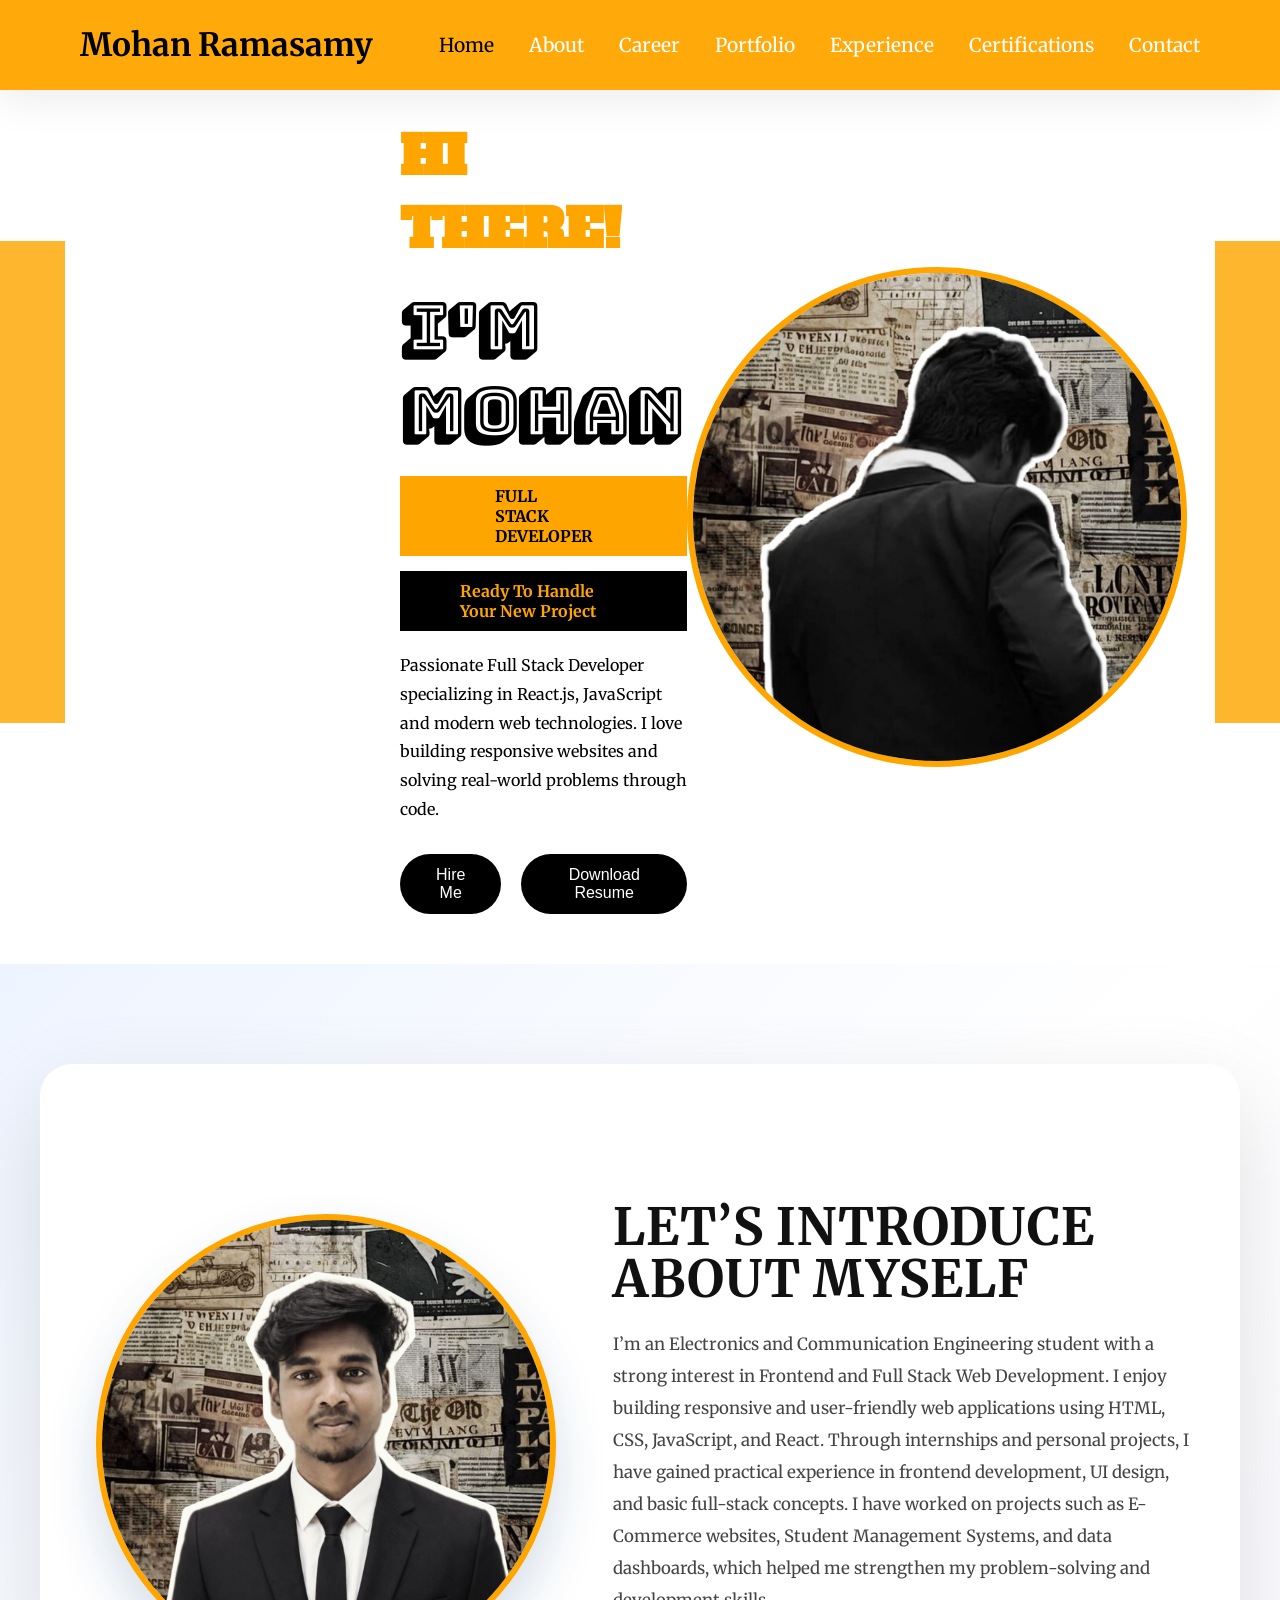
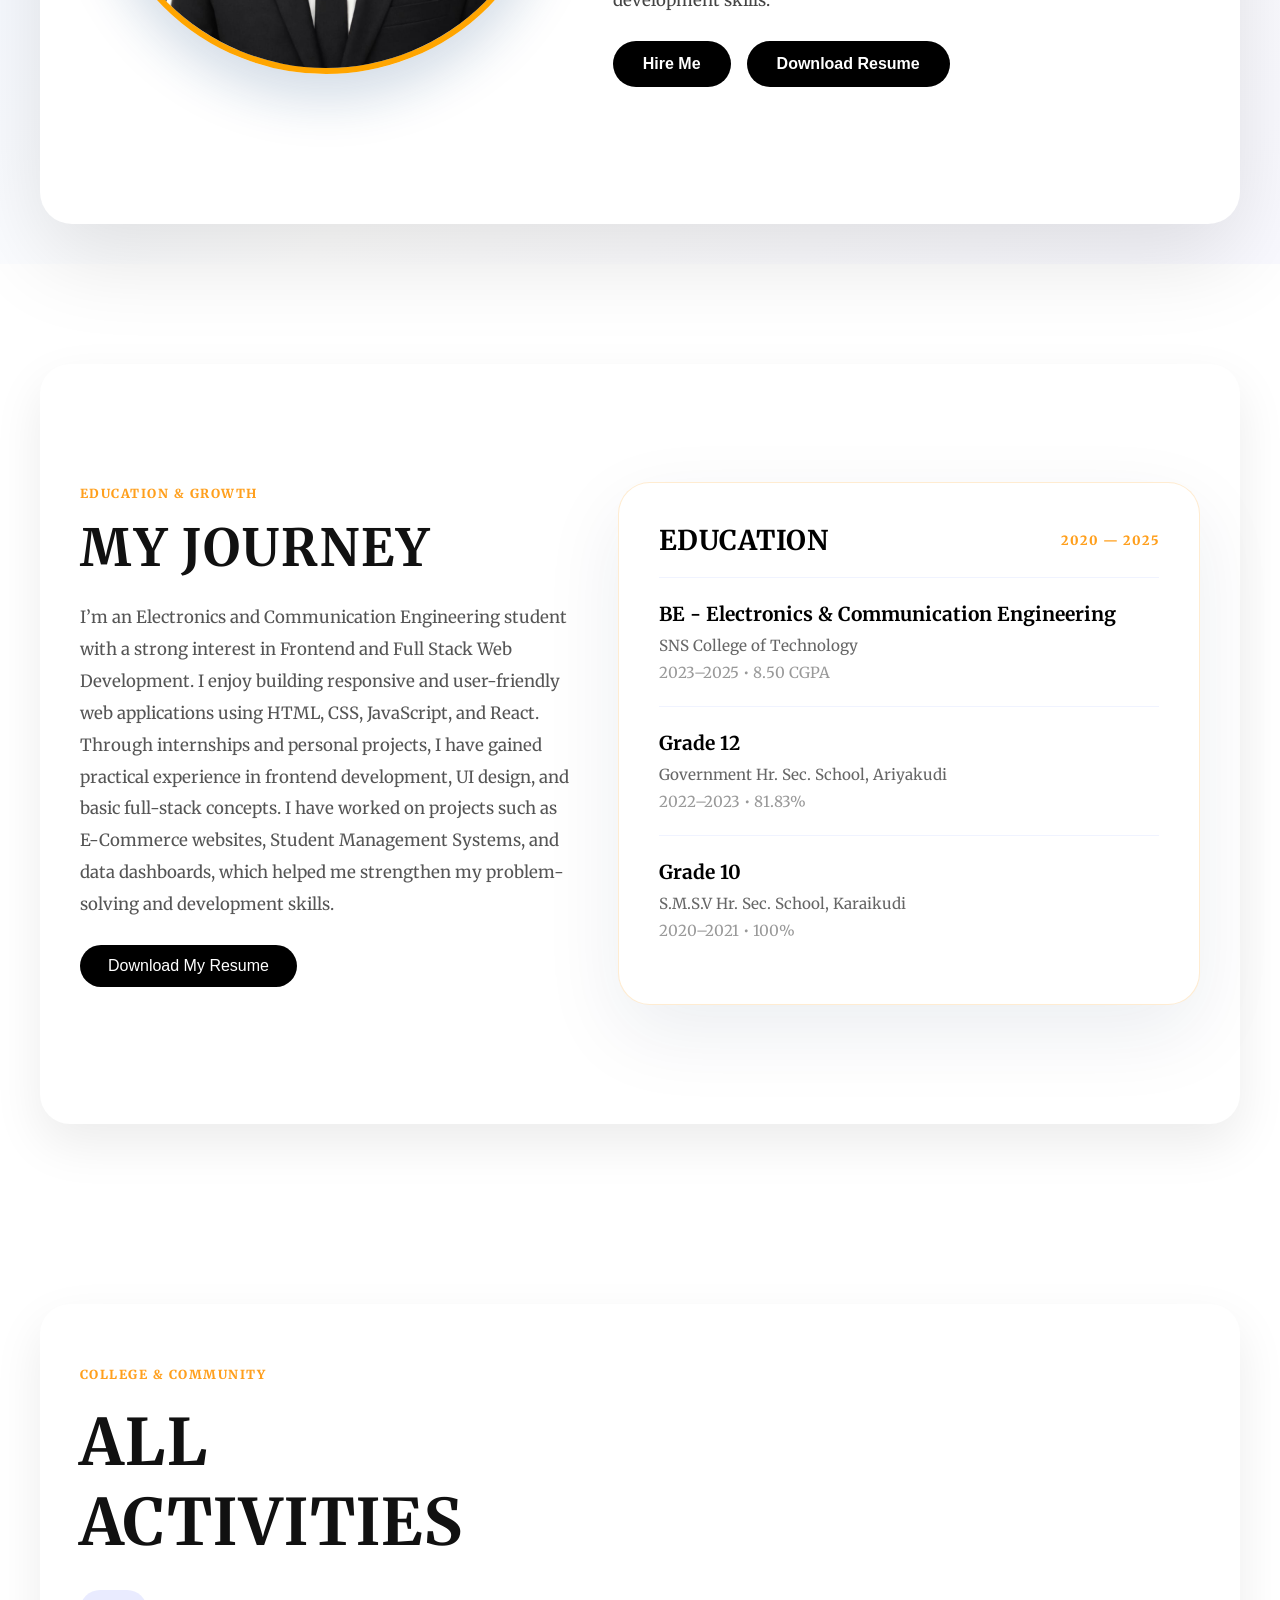
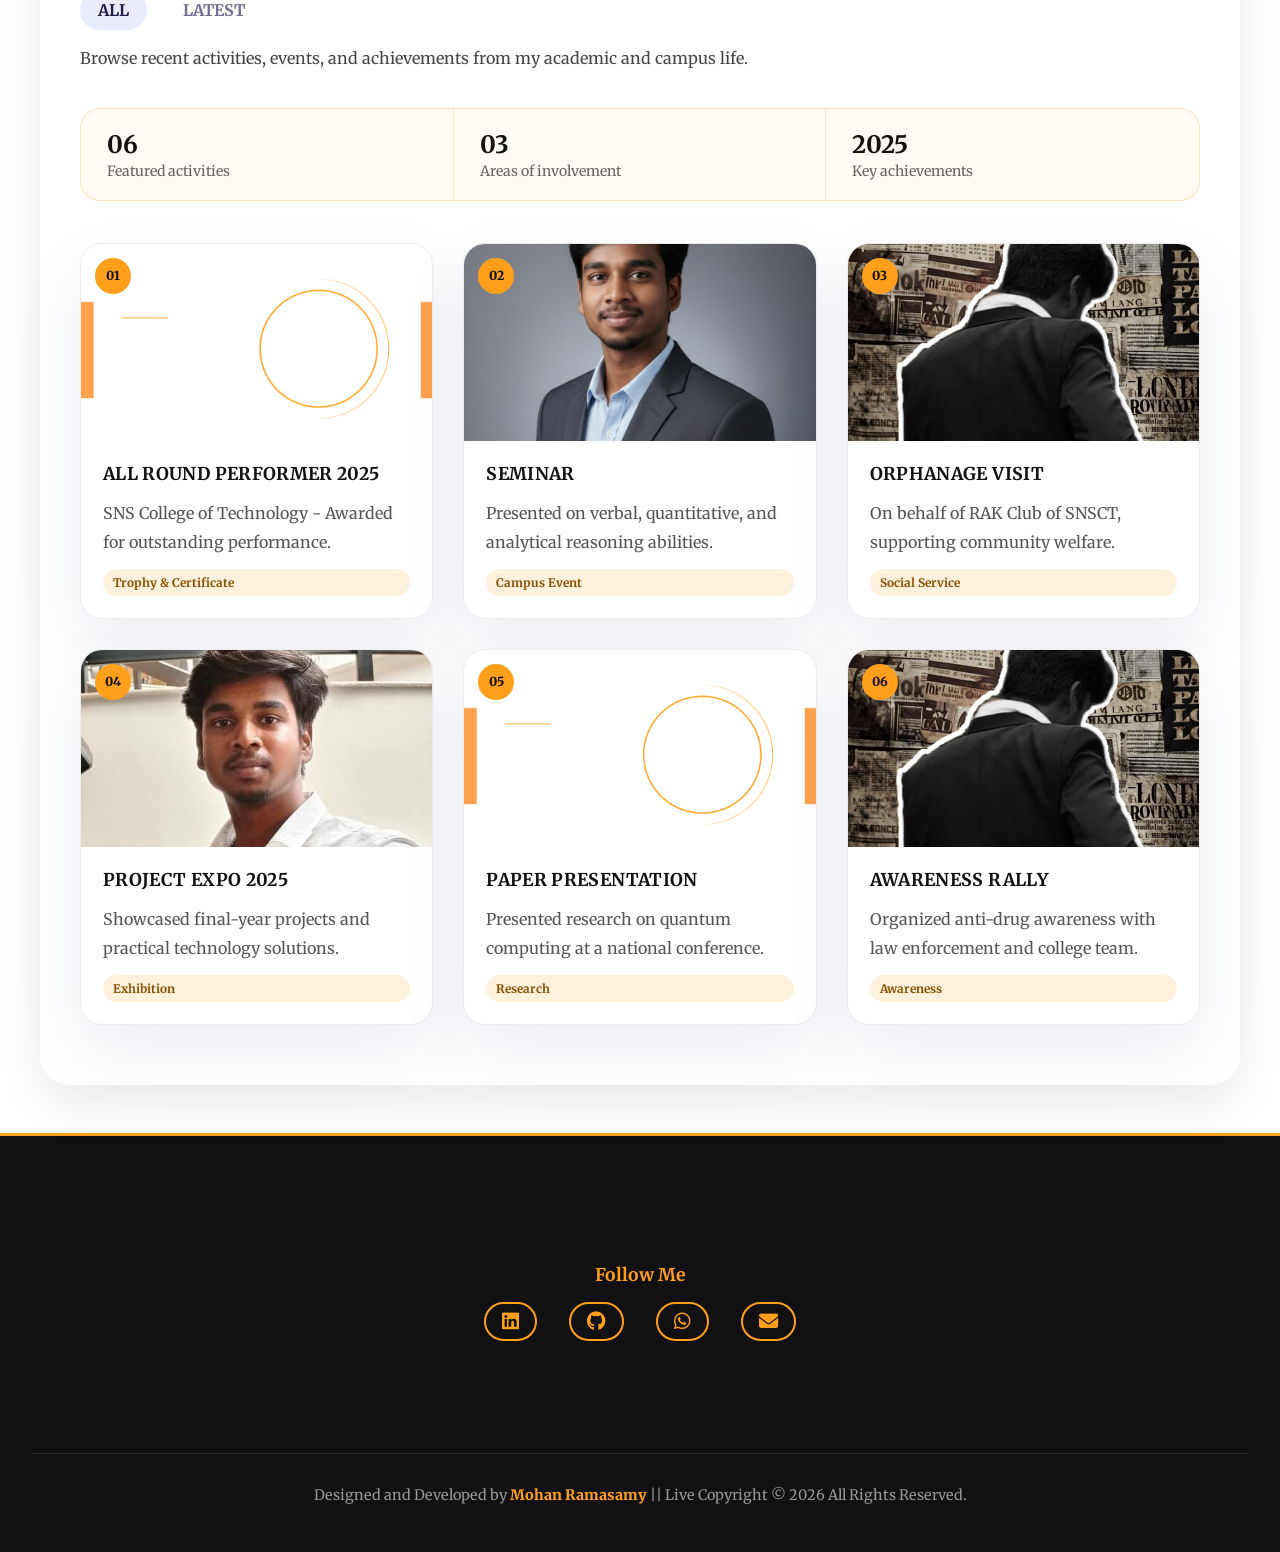
==== commit 3bc42415: "updated some functions in" ====
--- a/index.html
+++ b/index.html
@@ -322,14 +322,14 @@
               <i class="fab fa-linkedin"></i>
             </a>
             <a
-              href="https://github.com"
+              href="https://github.com/mohanramasamy2005-eng"
               target="_blank"
               class="social-icon github"
             >
               <i class="fab fa-github"></i>
             </a>
             <a
-              href="https://wa.me/1234567890"
+              href="https://wa.me/919047719620"
               target="_blank"
               class="social-icon whatsapp"
             >
@@ -346,7 +346,7 @@
       </div>
       <div class="footer-bottom">
         <p>
-          Designed and Developed by Mohan Ramasamy ||
+          Designed and Developed by <a href="./index.html" class="footer-author-link">Mohan Ramasamy</a> ||
           <span class="badge">
             <span class="badge-text">Live</span>
             <span class="badge-dot"></span>
--- a/style.css
+++ b/style.css
@@ -15,6 +15,9 @@
 section[id] {
   position: relative;
   scroll-margin-top: 170px;
+}
+.section-hidden {
+  display: none !important;
 }
 body {
   /* color: white; */
@@ -301,25 +304,43 @@
   box-shadow: 0 20px 50px rgba(0, 0, 0, 0.08);
 }
 
-.experience-panel .section-heading { margin-bottom: 70px; }
+.experience-panel .section-heading {
+  margin-bottom: 70px;
+}
 .experience-panel .section-heading h2 {
   margin: 0 0 12px;
   color: #111;
   font-size: clamp(2.5rem, 5vw, 4.5rem);
   line-height: 1.03;
-  letter-spacing: .02em;
-}
-.experience-panel .section-heading p { max-width: 760px; }
+  letter-spacing: 0.02em;
+}
+.experience-panel .section-heading p {
+  max-width: 760px;
+}
 
 .projects-panel {
   margin-top: 60px;
 }
 
-#projects-page, .portfolio-page { background: #f2f2f2; }
-#projects-page .projects-panel, .portfolio-page .projects-panel { max-width: 1200px; }
-.portfolio-page .projects-panel { margin-top: 0; }
-section#portfolio .projects-panel { margin-top: 0; }
-.projects-panel { padding: 60px 40px; border-radius: 30px; box-shadow: 0 20px 50px rgba(0, 0, 0, 0.08); }
+#projects-page,
+.portfolio-page {
+  background: #f2f2f2;
+}
+#projects-page .projects-panel,
+.portfolio-page .projects-panel {
+  max-width: 1200px;
+}
+.portfolio-page .projects-panel {
+  margin-top: 0;
+}
+section#portfolio .projects-panel {
+  margin-top: 0;
+}
+.projects-panel {
+  padding: 60px 40px;
+  border-radius: 30px;
+  box-shadow: 0 20px 50px rgba(0, 0, 0, 0.08);
+}
 #projects-page .portfolio-heading h2,
 .portfolio-page .portfolio-heading h2,
 section#portfolio .portfolio-heading h2 {
@@ -327,33 +348,147 @@
   color: #111;
   font-size: clamp(2.5rem, 5vw, 4.5rem);
   line-height: 1.03;
-  letter-spacing: .02em;
+  letter-spacing: 0.02em;
 }
 #projects-page .portfolio-heading,
 .portfolio-page .portfolio-heading,
-section#portfolio .portfolio-heading { margin-bottom: 0; }
+section#portfolio .portfolio-heading {
+  margin-bottom: 0;
+}
 #projects-page .portfolio-heading h4,
 .portfolio-page .portfolio-heading h4,
-section#portfolio .portfolio-heading h4 { max-width: 760px; margin: 0; color: #444; font-size: 1rem; font-weight: 400; line-height: 1.8; }
-.projects-eyebrow { margin: 0 0 10px !important; color: var(--primary) !important; font-size: .78rem !important; font-weight: 800; letter-spacing: .12em; }
-.projects-summary { display: grid; grid-template-columns: repeat(3, 1fr); margin: 35px 0 42px; overflow: hidden; border: 1px solid rgba(255, 159, 28, .25); border-radius: 20px; background: #fffaf3; }
-.projects-summary div { padding: 20px 26px; border-right: 1px solid rgba(255, 159, 28, .25); }
-.projects-summary div:last-child { border: 0; }
-.projects-summary strong { display: block; color: #111; font-size: 1.5rem; }
-.projects-summary span { color: #666; font-size: .88rem; }
-#projects-page .projects-grid, .portfolio-page .projects-grid { margin-top: 0; }
-#projects-page .project-item, .portfolio-page .project-item, section#portfolio .project-item { border: 1px solid #ececec; border-radius: 22px; }
-#projects-page .project-image, .portfolio-page .project-image, section#portfolio .project-image { position: relative; aspect-ratio: 16 / 9; }
-.project-number { position: absolute; top: 14px; left: 14px; display: grid; width: 36px; height: 36px; place-items: center; border-radius: 50%; background: var(--primary); color: #111; font-size: .78rem; font-weight: 800; }
-#projects-page .project-info, .portfolio-page .project-info { padding: 22px; gap: 12px; }
-#projects-page .project-info, .portfolio-page .project-info, section#portfolio .project-info { padding: 22px; gap: 12px; }
-#projects-page .project-title, .portfolio-page .project-title, section#portfolio .project-title { font-size: 1.1rem; line-height: 1.35; }
-.project-tags { display: flex; flex-wrap: wrap; gap: 8px; margin-top: 4px; }
-.project-tags span { padding: 6px 10px; border-radius: 999px; background: #fff1dc; color: #8c5100; font-size: .74rem; font-weight: 700; }
-section#portfolio:not(.portfolio-page) .projects-grid { counter-reset: portfolio-activity; }
-section#portfolio:not(.portfolio-page) .project-item { position: relative; counter-increment: portfolio-activity; }
-section#portfolio:not(.portfolio-page) .project-item::before { content: counter(portfolio-activity, decimal-leading-zero); position: absolute; z-index: 2; top: 14px; left: 14px; display: grid; width: 36px; height: 36px; place-items: center; border-radius: 50%; background: var(--primary); color: #111; font-size: .78rem; font-weight: 800; }
-section#portfolio:not(.portfolio-page) .project-tag { padding: 6px 10px; border-radius: 999px; background: #fff1dc; color: #8c5100; font-size: .74rem; font-weight: 700; }
+section#portfolio .portfolio-heading h4 {
+  max-width: 760px;
+  margin: 0;
+  color: #444;
+  font-size: 1rem;
+  font-weight: 400;
+  line-height: 1.8;
+}
+.projects-eyebrow {
+  margin: 0 0 10px !important;
+  color: var(--primary) !important;
+  font-size: 0.78rem !important;
+  font-weight: 800;
+  letter-spacing: 0.12em;
+}
+.projects-summary {
+  display: grid;
+  grid-template-columns: repeat(3, 1fr);
+  margin: 35px 0 42px;
+  overflow: hidden;
+  border: 1px solid rgba(255, 159, 28, 0.25);
+  border-radius: 20px;
+  background: #fffaf3;
+}
+.projects-summary div {
+  padding: 20px 26px;
+  border-right: 1px solid rgba(255, 159, 28, 0.25);
+}
+.projects-summary div:last-child {
+  border: 0;
+}
+.projects-summary strong {
+  display: block;
+  color: #111;
+  font-size: 1.5rem;
+}
+.projects-summary span {
+  color: #666;
+  font-size: 0.88rem;
+}
+#projects-page .projects-grid,
+.portfolio-page .projects-grid {
+  margin-top: 0;
+}
+#projects-page .project-item,
+.portfolio-page .project-item,
+section#portfolio .project-item {
+  border: 1px solid #ececec;
+  border-radius: 22px;
+}
+#projects-page .project-image,
+.portfolio-page .project-image,
+section#portfolio .project-image {
+  position: relative;
+  aspect-ratio: 16 / 9;
+}
+.project-number {
+  position: absolute;
+  top: 14px;
+  left: 14px;
+  display: grid;
+  width: 36px;
+  height: 36px;
+  place-items: center;
+  border-radius: 50%;
+  background: var(--primary);
+  color: #111;
+  font-size: 0.78rem;
+  font-weight: 800;
+}
+#projects-page .project-info,
+.portfolio-page .project-info {
+  padding: 22px;
+  gap: 12px;
+}
+#projects-page .project-info,
+.portfolio-page .project-info,
+section#portfolio .project-info {
+  padding: 22px;
+  gap: 12px;
+}
+#projects-page .project-title,
+.portfolio-page .project-title,
+section#portfolio .project-title {
+  font-size: 1.1rem;
+  line-height: 1.35;
+}
+.project-tags {
+  display: flex;
+  flex-wrap: wrap;
+  gap: 8px;
+  margin-top: 4px;
+}
+.project-tags span {
+  padding: 6px 10px;
+  border-radius: 999px;
+  background: #fff1dc;
+  color: #8c5100;
+  font-size: 0.74rem;
+  font-weight: 700;
+}
+section#portfolio:not(.portfolio-page) .projects-grid {
+  counter-reset: portfolio-activity;
+}
+section#portfolio:not(.portfolio-page) .project-item {
+  position: relative;
+  counter-increment: portfolio-activity;
+}
+section#portfolio:not(.portfolio-page) .project-item::before {
+  content: counter(portfolio-activity, decimal-leading-zero);
+  position: absolute;
+  z-index: 2;
+  top: 14px;
+  left: 14px;
+  display: grid;
+  width: 36px;
+  height: 36px;
+  place-items: center;
+  border-radius: 50%;
+  background: var(--primary);
+  color: #111;
+  font-size: 0.78rem;
+  font-weight: 800;
+}
+section#portfolio:not(.portfolio-page) .project-tag {
+  padding: 6px 10px;
+  border-radius: 999px;
+  background: #fff1dc;
+  color: #8c5100;
+  font-size: 0.74rem;
+  font-weight: 700;
+}
 
 .career-section {
   display: flex;
@@ -376,7 +511,13 @@
   letter-spacing: 0.04em;
   margin: 0 0 22px;
 }
-.career-eyebrow { margin: 0 0 10px !important; color: var(--primary) !important; font-size: .78rem !important; font-weight: 800; letter-spacing: .12em; }
+.career-eyebrow {
+  margin: 0 0 10px !important;
+  color: var(--primary) !important;
+  font-size: 0.78rem !important;
+  font-weight: 800;
+  letter-spacing: 0.12em;
+}
 
 .career-left .section-heading p {
   color: #555;
@@ -407,13 +548,24 @@
   background: #fffdf9;
 }
 
-.career-card-heading { display: flex; align-items: center; justify-content: space-between; gap: 20px; margin-bottom: 20px; }
+.career-card-heading {
+  display: flex;
+  align-items: center;
+  justify-content: space-between;
+  gap: 20px;
+  margin-bottom: 20px;
+}
 .career-card h3 {
   font-size: 1.7rem;
   margin: 0;
   letter-spacing: 0.02em;
 }
-.career-card-heading span { color: var(--primary); font-size: .8rem; font-weight: 800; letter-spacing: .08em; }
+.career-card-heading span {
+  color: var(--primary);
+  font-size: 0.8rem;
+  font-weight: 800;
+  letter-spacing: 0.08em;
+}
 
 .education-item {
   padding: 24px 0;
@@ -738,35 +890,146 @@
   box-shadow: 0 20px 50px rgba(0, 0, 0, 0.08);
 }
 
-.course-heading { margin-bottom: 70px; }
-.course-eyebrow { margin: 0 0 10px; color: var(--primary); font-size: .78rem; font-weight: 800; letter-spacing: .14em; }
-.course-heading h2 { margin: 0; color: #111; font-size: clamp(2.5rem, 5vw, 4.5rem); line-height: 1.03; letter-spacing: .02em; }
-.certification-summary { display: grid; grid-template-columns: repeat(3, 1fr); margin: 0 0 38px; overflow: hidden; border: 1px solid rgba(255, 159, 28, .25); border-radius: 20px; background: #fffaf3; }
-.certification-summary div { padding: 20px 26px; border-right: 1px solid rgba(255, 159, 28, .25); }
-.certification-summary div:last-child { border-right: 0; }
-.certification-summary strong { display: block; color: #111; font-size: 1.5rem; }
-.certification-summary span { color: #666; font-size: .88rem; }
-.course-tabs { display: flex; flex-wrap: wrap; gap: 34px; margin-bottom: 54px; }
-.course-tab { border: 0; background: transparent; font: inherit; font-size: .93rem; cursor: pointer; }
-.course-grid { display: grid; grid-template-columns: repeat(3, minmax(0, 1fr)); gap: 58px 32px; counter-reset: certificate; }
-.course-card { position: relative; min-width: 0; counter-increment: certificate; }
-.course-card[hidden] { display: none; }
-.course-card::before { content: counter(certificate, decimal-leading-zero); position: absolute; z-index: 2; top: 14px; left: 14px; display: grid; width: 36px; height: 36px; place-items: center; border-radius: 50%; background: var(--primary); color: #111; font-size: .78rem; font-weight: 800; }
-.course-card h3 { margin: 18px 0 5px; color: #0b0b0b; font-size: clamp(.98rem, 1.4vw, 1.18rem); line-height: 1.25; letter-spacing: -.02em; }
-.course-card p { margin: 0; color: #767676; font-size: .96rem; line-height: 1.45; }
-.course-image { width: 100%; aspect-ratio: 16 / 10; overflow: hidden; border-radius: 12px; background: #f7f9ff; box-shadow: 0 10px 25px rgba(30, 30, 30, .07); }
-.course-image img { width: 100%; height: 100%; display: block; object-fit: cover; transition: transform .25s ease; }
-.course-card:hover .course-image img { transform: scale(1.05); }
+.course-heading {
+  margin-bottom: 70px;
+}
+.course-eyebrow {
+  margin: 0 0 10px;
+  color: var(--primary);
+  font-size: 0.78rem;
+  font-weight: 800;
+  letter-spacing: 0.14em;
+}
+.course-heading h2 {
+  margin: 0;
+  color: #111;
+  font-size: clamp(2.5rem, 5vw, 4.5rem);
+  line-height: 1.03;
+  letter-spacing: 0.02em;
+}
+.certification-summary {
+  display: grid;
+  grid-template-columns: repeat(3, 1fr);
+  margin: 0 0 38px;
+  overflow: hidden;
+  border: 1px solid rgba(255, 159, 28, 0.25);
+  border-radius: 20px;
+  background: #fffaf3;
+}
+.certification-summary div {
+  padding: 20px 26px;
+  border-right: 1px solid rgba(255, 159, 28, 0.25);
+}
+.certification-summary div:last-child {
+  border-right: 0;
+}
+.certification-summary strong {
+  display: block;
+  color: #111;
+  font-size: 1.5rem;
+}
+.certification-summary span {
+  color: #666;
+  font-size: 0.88rem;
+}
+.course-tabs {
+  display: flex;
+  flex-wrap: wrap;
+  gap: 34px;
+  margin-bottom: 54px;
+}
+.course-tab {
+  border: 0;
+  background: transparent;
+  font: inherit;
+  font-size: 0.93rem;
+  cursor: pointer;
+}
+.course-grid {
+  display: grid;
+  grid-template-columns: repeat(3, minmax(0, 1fr));
+  gap: 58px 32px;
+  counter-reset: certificate;
+}
+.course-card {
+  position: relative;
+  min-width: 0;
+  counter-increment: certificate;
+}
+.course-card[hidden] {
+  display: none;
+}
+.course-card::before {
+  content: counter(certificate, decimal-leading-zero);
+  position: absolute;
+  z-index: 2;
+  top: 14px;
+  left: 14px;
+  display: grid;
+  width: 36px;
+  height: 36px;
+  place-items: center;
+  border-radius: 50%;
+  background: var(--primary);
+  color: #111;
+  font-size: 0.78rem;
+  font-weight: 800;
+}
+.course-card h3 {
+  margin: 18px 0 5px;
+  color: #0b0b0b;
+  font-size: clamp(0.98rem, 1.4vw, 1.18rem);
+  line-height: 1.25;
+  letter-spacing: -0.02em;
+}
+.course-card p {
+  margin: 0;
+  color: #767676;
+  font-size: 0.96rem;
+  line-height: 1.45;
+}
+.course-image {
+  width: 100%;
+  aspect-ratio: 16 / 10;
+  overflow: hidden;
+  border-radius: 12px;
+  background: #f7f9ff;
+  box-shadow: 0 10px 25px rgba(30, 30, 30, 0.07);
+}
+.course-image img {
+  width: 100%;
+  height: 100%;
+  display: block;
+  object-fit: cover;
+  transition: transform 0.25s ease;
+}
+.course-card:hover .course-image img {
+  transform: scale(1.05);
+}
 @media (max-width: 800px) {
-  .course-page { padding: 115px 24px 50px; }
-  .course-showcase { padding: 40px 24px; }
-  .course-heading { margin-bottom: 48px; }
-  .course-tabs { gap: 24px; margin-bottom: 38px; }
-  .course-grid { grid-template-columns: repeat(2, minmax(0, 1fr)); gap: 38px 22px; }
+  .course-page {
+    padding: 115px 24px 50px;
+  }
+  .course-showcase {
+    padding: 40px 24px;
+  }
+  .course-heading {
+    margin-bottom: 48px;
+  }
+  .course-tabs {
+    gap: 24px;
+    margin-bottom: 38px;
+  }
+  .course-grid {
+    grid-template-columns: repeat(2, minmax(0, 1fr));
+    gap: 38px 22px;
+  }
 }
 
 @media (max-width: 520px) {
-  .course-grid { grid-template-columns: 1fr; }
+  .course-grid {
+    grid-template-columns: 1fr;
+  }
 }
 .skills-grid {
   display: grid;
@@ -899,27 +1162,40 @@
   margin-top: 54px;
 }
 
-.experience-eyebrow, .detail-label {
+.experience-eyebrow,
+.detail-label {
   color: var(--primary) !important;
-  font-size: .78rem !important;
+  font-size: 0.78rem !important;
   font-weight: 800;
-  letter-spacing: .12em;
+  letter-spacing: 0.12em;
 }
 
 .experience-summary {
   display: grid;
   grid-template-columns: repeat(3, 1fr);
   margin-top: 34px;
-  border: 1px solid rgba(255, 159, 28, .25);
+  border: 1px solid rgba(255, 159, 28, 0.25);
   border-radius: 20px;
   overflow: hidden;
   background: #fffaf3;
 }
 
-.experience-summary div { padding: 20px 26px; border-right: 1px solid rgba(255, 159, 28, .25); }
-.experience-summary div:last-child { border-right: 0; }
-.experience-summary strong { display: block; color: #111; font-size: 1.5rem; }
-.experience-summary span { color: #666; font-size: .88rem; }
+.experience-summary div {
+  padding: 20px 26px;
+  border-right: 1px solid rgba(255, 159, 28, 0.25);
+}
+.experience-summary div:last-child {
+  border-right: 0;
+}
+.experience-summary strong {
+  display: block;
+  color: #111;
+  font-size: 1.5rem;
+}
+.experience-summary span {
+  color: #666;
+  font-size: 0.88rem;
+}
 
 .experience-card {
   background: rgba(255, 255, 255, 0.95);
@@ -927,12 +1203,35 @@
   padding: 28px 24px;
   border: 1px solid #ececec;
   box-shadow: 0 20px 60px rgba(0, 0, 0, 0.06);
-  transition: transform .25s ease, box-shadow .25s ease;
-}
-.experience-card:hover { transform: translateY(-7px); box-shadow: 0 24px 50px rgba(255, 159, 28, .16); }
-.experience-card-top { display: flex; align-items: center; justify-content: space-between; margin-bottom: 26px; }
-.experience-number { color: var(--primary); font-size: .85rem; font-weight: 800; letter-spacing: .12em; }
-.experience-icon { display: grid; width: 42px; height: 42px; place-items: center; border-radius: 50%; background: #fff1dc; color: #c36e00; }
+  transition:
+    transform 0.25s ease,
+    box-shadow 0.25s ease;
+}
+.experience-card:hover {
+  transform: translateY(-7px);
+  box-shadow: 0 24px 50px rgba(255, 159, 28, 0.16);
+}
+.experience-card-top {
+  display: flex;
+  align-items: center;
+  justify-content: space-between;
+  margin-bottom: 26px;
+}
+.experience-number {
+  color: var(--primary);
+  font-size: 0.85rem;
+  font-weight: 800;
+  letter-spacing: 0.12em;
+}
+.experience-icon {
+  display: grid;
+  width: 42px;
+  height: 42px;
+  place-items: center;
+  border-radius: 50%;
+  background: #fff1dc;
+  color: #c36e00;
+}
 
 .experience-card h3 {
   margin: 0 0 12px;
@@ -956,9 +1255,24 @@
   color: #777;
   font-size: 0.95rem;
 }
-.experience-location i { margin-right: 5px; color: var(--primary); }
-.experience-tags { display: flex; flex-wrap: wrap; gap: 8px; margin-top: 20px; }
-.experience-tags span { padding: 6px 10px; border-radius: 999px; background: #fff1dc; color: #8c5100; font-size: .76rem; font-weight: 700; }
+.experience-location i {
+  margin-right: 5px;
+  color: var(--primary);
+}
+.experience-tags {
+  display: flex;
+  flex-wrap: wrap;
+  gap: 8px;
+  margin-top: 20px;
+}
+.experience-tags span {
+  padding: 6px 10px;
+  border-radius: 999px;
+  background: #fff1dc;
+  color: #8c5100;
+  font-size: 0.76rem;
+  font-weight: 700;
+}
 
 .experience-details {
   display: grid;
@@ -973,8 +1287,16 @@
   text-transform: uppercase;
   letter-spacing: 0.12em;
 }
-.detail-column { padding: 26px; border-radius: 20px; background: #fafafa; border: 1px solid #ececec; }
-.detail-column .detail-label { display: block; margin-bottom: 14px; }
+.detail-column {
+  padding: 26px;
+  border-radius: 20px;
+  background: #fafafa;
+  border: 1px solid #ececec;
+}
+.detail-column .detail-label {
+  display: block;
+  margin-bottom: 14px;
+}
 
 .detail-column p {
   color: #555;
@@ -996,28 +1318,71 @@
   gap: 18px;
 }
 
-.experience-gallery figure { position: relative; margin: 0; overflow: hidden; border-radius: 24px; }
+.experience-gallery figure {
+  position: relative;
+  margin: 0;
+  overflow: hidden;
+  border-radius: 24px;
+}
 .experience-gallery img {
   width: 100%;
   height: 240px;
   object-fit: cover;
   display: block;
-  transition: transform .3s ease;
-}
-.experience-gallery figure:hover img { transform: scale(1.06); }
-.experience-gallery figcaption { position: absolute; right: 14px; bottom: 14px; left: 14px; padding: 10px 12px; border-radius: 10px; background: rgba(17, 17, 17, .76); color: #fff; font-size: .84rem; font-weight: 700; }
+  transition: transform 0.3s ease;
+}
+.experience-gallery figure:hover img {
+  transform: scale(1.06);
+}
+.experience-gallery figcaption {
+  position: absolute;
+  right: 14px;
+  bottom: 14px;
+  left: 14px;
+  padding: 10px 12px;
+  border-radius: 10px;
+  background: rgba(17, 17, 17, 0.76);
+  color: #fff;
+  font-size: 0.84rem;
+  font-weight: 700;
+}
 
 @media (max-width: 760px) {
-  .experience-top, .experience-details, .experience-gallery { grid-template-columns: 1fr; }
-  .experience-summary { grid-template-columns: 1fr; }
-  .experience-summary div { border-right: 0; border-bottom: 1px solid rgba(255, 159, 28, .25); }
-  .experience-summary div:last-child { border-bottom: 0; }
-  .projects-summary { grid-template-columns: 1fr; }
-  .projects-summary div { border-right: 0; border-bottom: 1px solid rgba(255, 159, 28, .25); }
-  .projects-summary div:last-child { border-bottom: 0; }
-  .certification-summary { grid-template-columns: 1fr; }
-  .certification-summary div { border-right: 0; border-bottom: 1px solid rgba(255, 159, 28, .25); }
-  .certification-summary div:last-child { border-bottom: 0; }
+  .experience-top,
+  .experience-details,
+  .experience-gallery {
+    grid-template-columns: 1fr;
+  }
+  .experience-summary {
+    grid-template-columns: 1fr;
+  }
+  .experience-summary div {
+    border-right: 0;
+    border-bottom: 1px solid rgba(255, 159, 28, 0.25);
+  }
+  .experience-summary div:last-child {
+    border-bottom: 0;
+  }
+  .projects-summary {
+    grid-template-columns: 1fr;
+  }
+  .projects-summary div {
+    border-right: 0;
+    border-bottom: 1px solid rgba(255, 159, 28, 0.25);
+  }
+  .projects-summary div:last-child {
+    border-bottom: 0;
+  }
+  .certification-summary {
+    grid-template-columns: 1fr;
+  }
+  .certification-summary div {
+    border-right: 0;
+    border-bottom: 1px solid rgba(255, 159, 28, 0.25);
+  }
+  .certification-summary div:last-child {
+    border-bottom: 0;
+  }
 }
 
 .portfolio-modal {
@@ -1329,6 +1694,18 @@
   margin: 0;
 }
 
+/* Footer Author Link */
+.footer-author-link {
+  color: var(--primary);
+  text-decoration: none;
+  font-weight: 800;
+  transition: all 0.3s ease;
+}
+.footer-author-link:hover {
+  color: var(--light);
+  text-decoration: underline;
+}
+
 /* Footer Responsive */
 @media (max-width: 768px) {
   .footer-content {
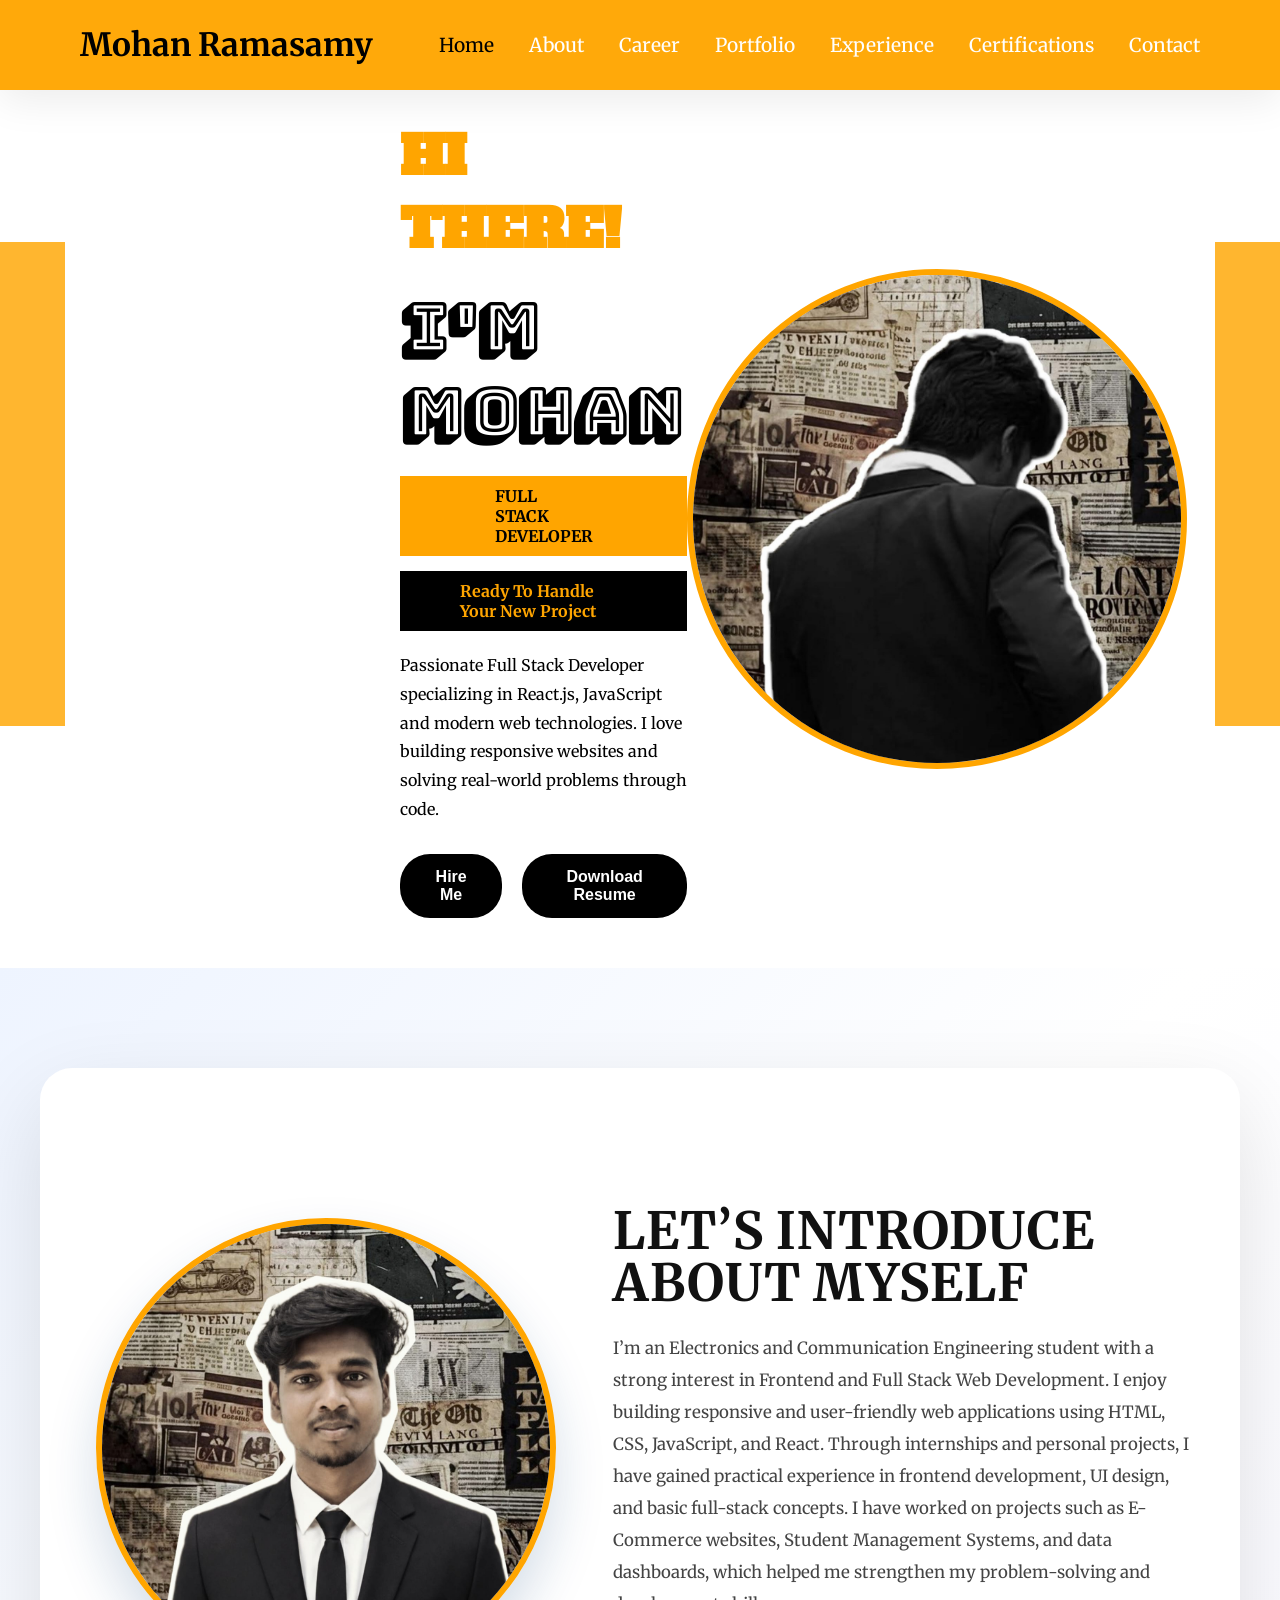
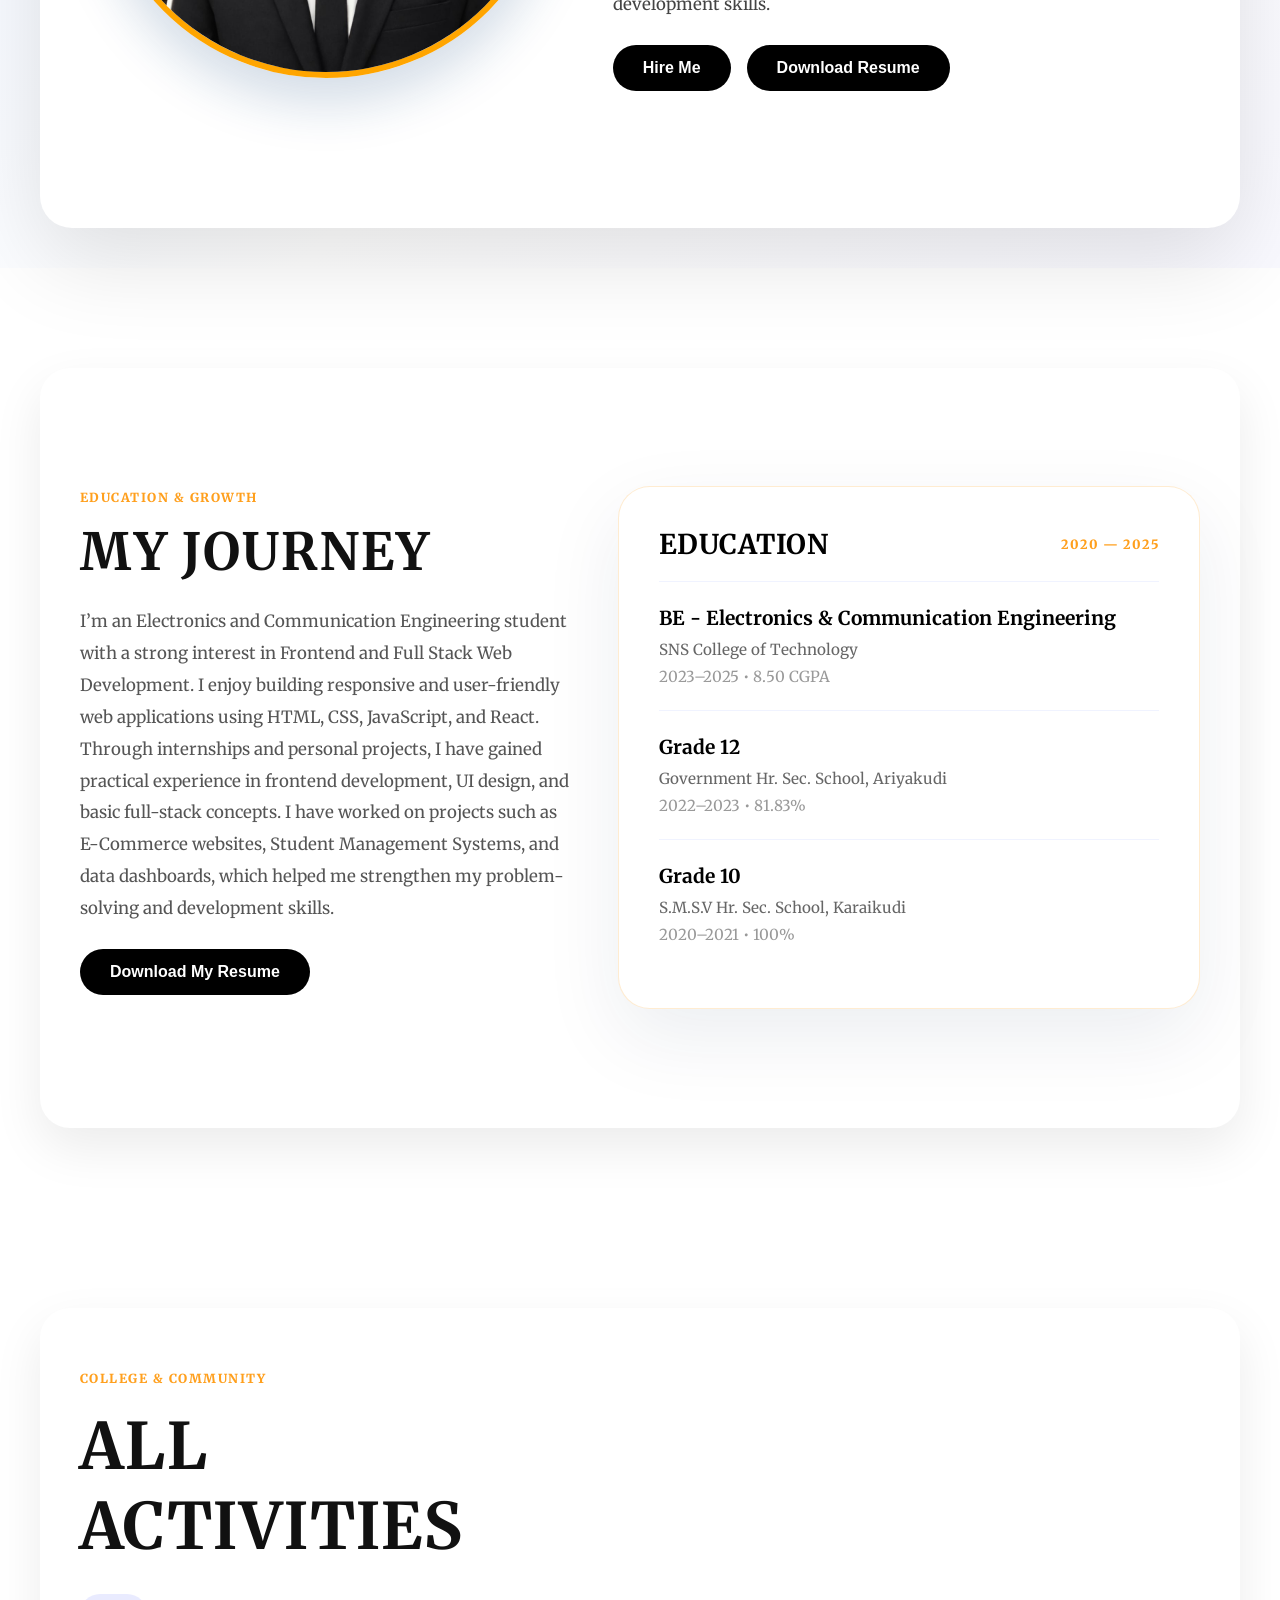
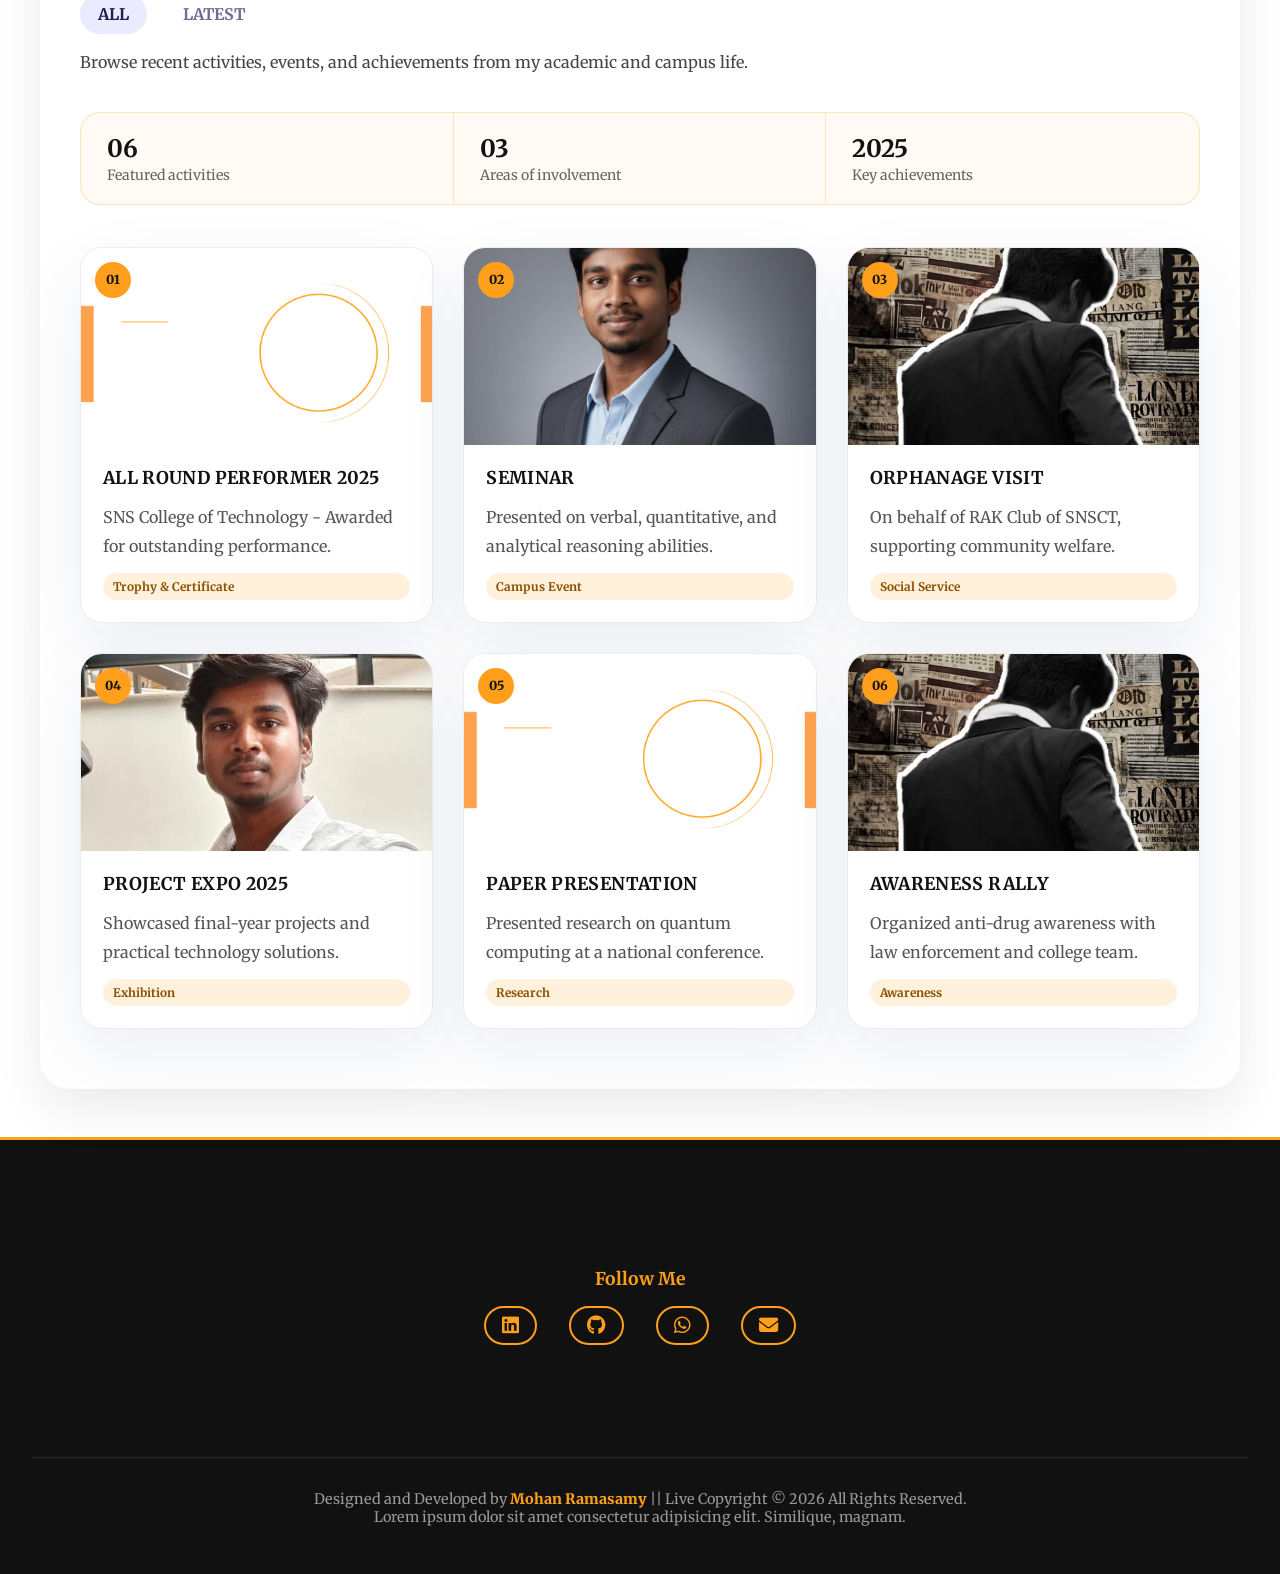
==== commit 066184d1: "git updated" ====
--- a/index.html
+++ b/index.html
@@ -273,6 +273,7 @@
             <div class="project-image">
               <img src="./images/Phone Wallpaper.jpg" alt="Awareness Rally" />
             </div>
+            
             <div class="project-info">
               <h3 class="project-title">AWARENESS RALLY</h3>
               <p>
@@ -353,6 +354,7 @@
           </span>
           Copyright &copy; 2026 All Rights Reserved.
         </p>
+        <p>Lorem ipsum dolor sit amet consectetur adipisicing elit. Similique, magnam.</p>
       </div>
     </footer>
     <script src="script.js"></script>
--- a/style.css
+++ b/style.css
@@ -314,6 +314,8 @@
   line-height: 1.03;
   letter-spacing: 0.02em;
 }
+/* Increase spacing between the eyebrow and the heading for better visual balance */
+
 .experience-panel .section-heading p {
   max-width: 760px;
 }
@@ -597,6 +599,28 @@
   width: fit-content;
 }
 
+/* Career section button styling to match About section */
+#career .resume-button,
+.career-left .resume-button {
+  padding: 14px 30px;
+  border: none;
+  border-radius: 30px;
+  background: black;
+  color: white;
+  font-weight: 700;
+  cursor: pointer;
+  transition:
+    transform 0.3s ease,
+    background-color 0.3s ease;
+}
+
+#career .resume-button:hover,
+.career-left .resume-button:hover {
+  background: #ff9f1c;
+  color: black;
+  transform: translateY(-2px);
+}
+
 @media (max-width: 960px) {
   .career-section {
     flex-direction: column;
@@ -690,6 +714,28 @@
 
 .about-actions .hire-button:hover,
 .about-actions .resume-button:hover {
+  background: #ff9f1c;
+  color: black;
+  transform: translateY(-2px);
+}
+
+/* Home section button styling to match About section */
+#home .buttons .hire-button,
+#home .buttons .resume-button {
+  padding: 14px 30px;
+  border: none;
+  border-radius: 30px;
+  background: black;
+  color: white;
+  font-weight: 700;
+  cursor: pointer;
+  transition:
+    transform 0.3s ease,
+    background-color 0.3s ease;
+}
+
+#home .buttons .hire-button:hover,
+#home .buttons .resume-button:hover {
   background: #ff9f1c;
   color: black;
   transform: translateY(-2px);
@@ -1168,6 +1214,10 @@
   font-size: 0.78rem !important;
   font-weight: 800;
   letter-spacing: 0.12em;
+}
+/* Increase spacing between the eyebrow and the heading for better visual balance */
+.experience-eyebrow {
+  margin-bottom: 20px;
 }
 
 .experience-summary {
